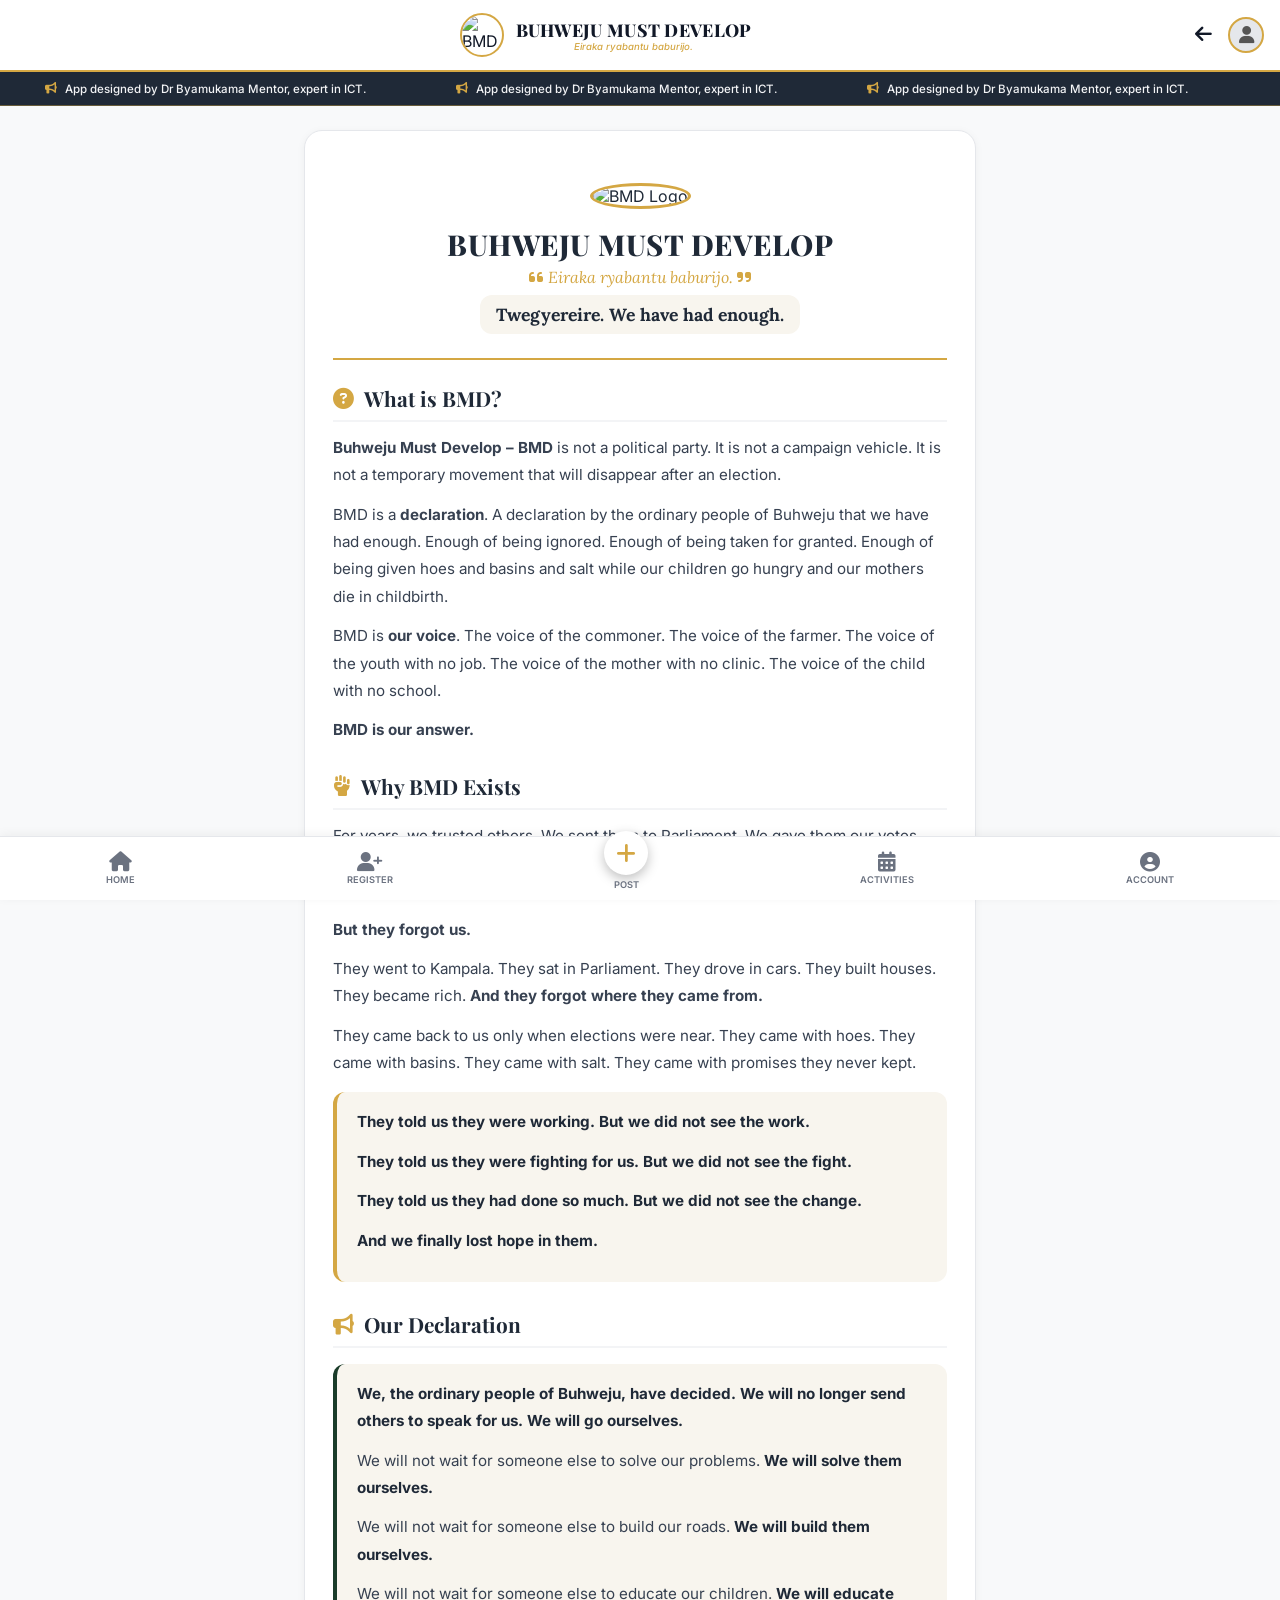
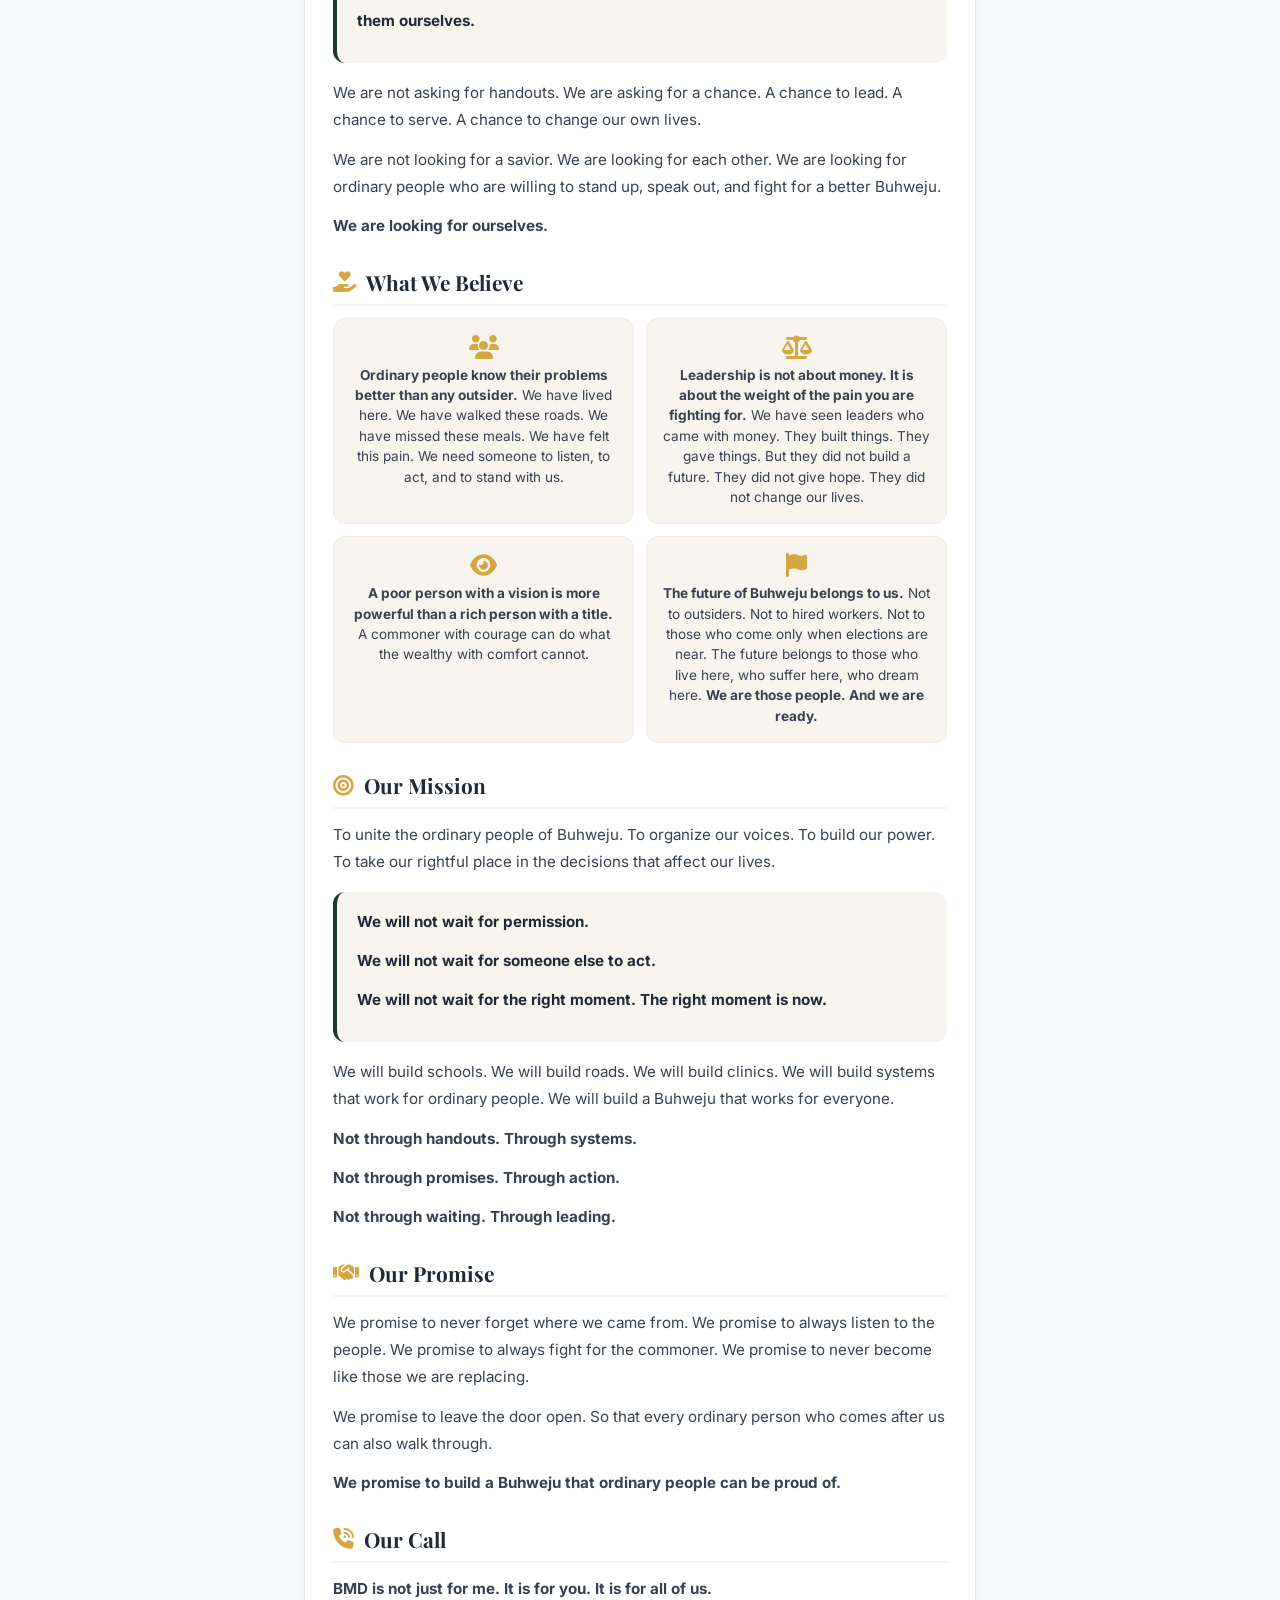
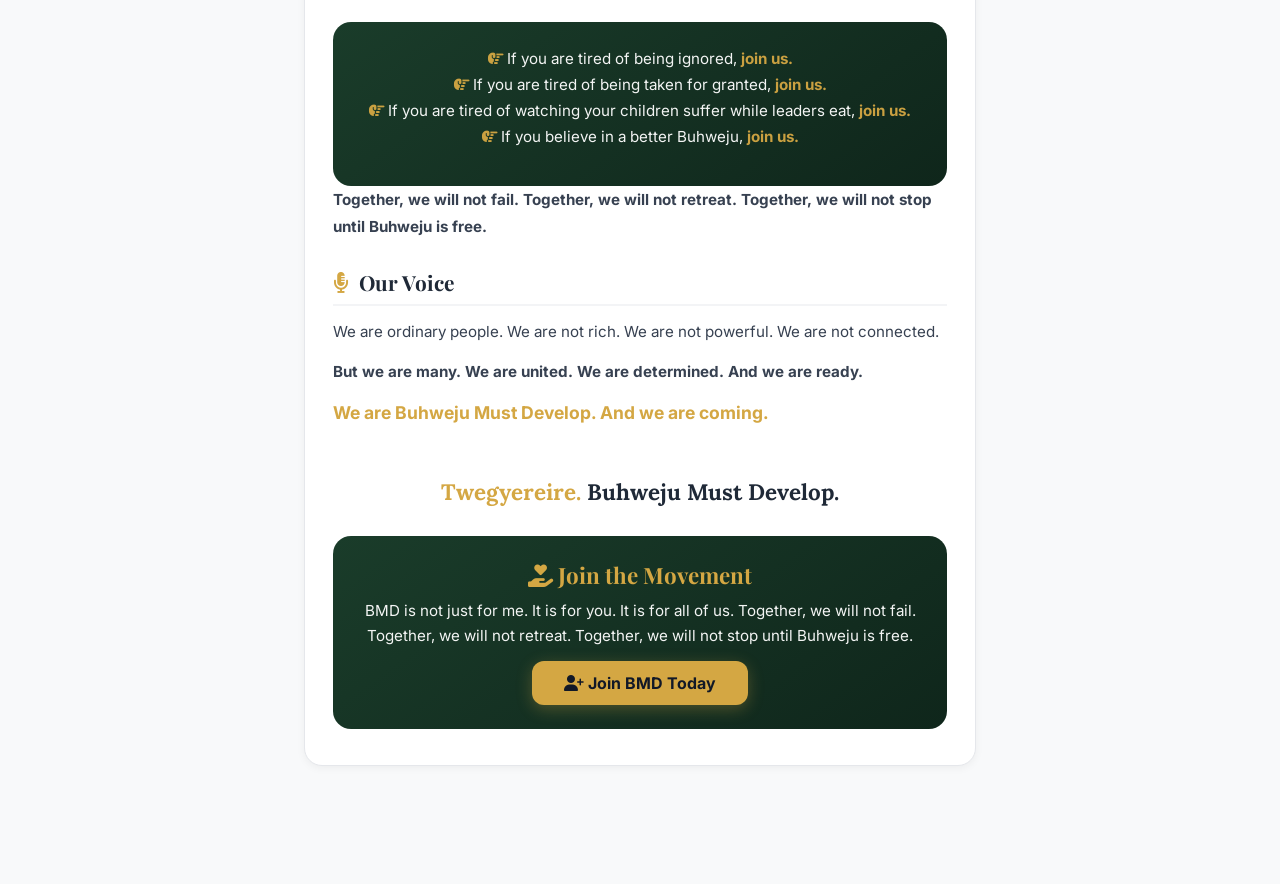
==== about-bmd.html @ 877e6aa1 "Create about-bmd.html" ====
<!DOCTYPE html>
<html lang="en">
<head>
    <meta charset="UTF-8" />
    <meta name="viewport" content="width=device-width, initial-scale=1.0, maximum-scale=1.0, user-scalable=no" />
    <title>About BMD – Buhweju Must Develop</title>

    <!-- ===== FIREBASE SDK ===== -->
    <script src="https://www.gstatic.com/firebasejs/10.7.1/firebase-app-compat.js">
    </script>
    <script src="https://www.gstatic.com/firebasejs/10.7.1/firebase-auth-compat.js">
    </script>

    <!-- ===== FONTS & ICONS ===== -->
    <link rel="stylesheet" href="https://cdnjs.cloudflare.com/ajax/libs/font-awesome/6.5.0/css/all.min.css" />
    <link href="https://fonts.googleapis.com/css2?family=Inter:ital,opsz,wght@0,14..32,100..900;1,14..32,100..900&family=Playfair+Display:ital,wght@0,400..900;1,400..900&family=Lora:ital,wght@0,400;0,500;0,600;0,700;1,400&display=swap" rel="stylesheet" />

    <!-- ===== EXTERNAL STYLES ===== -->
    <link rel="stylesheet" href="index-style.css" />

    <style>
        /* ===== ABOUT BMD SPECIFIC STYLES ===== */
        .about-container {
            max-width: 720px;
            margin: 0 auto;
            padding: 8px 16px 20px;
        }

        .about-card {
            background: #ffffff;
            border-radius: var(--radius-lg, 18px);
            box-shadow: var(--shadow-sm, 0 2px 8px rgba(0,0,0,0.05));
            border: 1px solid var(--border-color, #e5e7eb);
            padding: 24px 20px 28px;
            margin-top: 12px;
        }

        .about-hero {
            text-align: center;
            padding: 20px 0 24px;
            border-bottom: 2px solid var(--accent-gold, #d4a743);
            margin-bottom: 24px;
        }

        .about-hero .logo-large {
            width: 100px;
            height: 100px;
            border-radius: 50%;
            object-fit: cover;
            border: 3px solid var(--accent-gold, #d4a743);
            margin-bottom: 16px;
        }

        .about-hero h1 {
            font-family: 'Playfair Display', serif;
            font-size: 1.8rem;
            font-weight: 800;
            color: var(--text-primary, #1f2937);
            letter-spacing: 0.5px;
        }

        .about-hero .tagline {
            font-family: 'Lora', serif;
            font-size: 1rem;
            color: var(--accent-gold, #d4a743);
            font-style: italic;
            margin-top: 4px;
        }

        .about-hero .slogan {
            font-family: 'Lora', serif;
            font-size: 1.1rem;
            font-weight: 700;
            color: var(--text-primary, #1f2937);
            margin-top: 8px;
            padding: 8px 16px;
            background: #f8f5ee;
            border-radius: var(--radius-md, 12px);
            display: inline-block;
        }

        .about-section {
            margin-bottom: 28px;
        }

        .about-section .section-title {
            font-family: 'Playfair Display', serif;
            font-size: 1.3rem;
            font-weight: 700;
            color: var(--text-primary, #1f2937);
            display: flex;
            align-items: center;
            gap: 10px;
            margin-bottom: 12px;
            padding-bottom: 8px;
            border-bottom: 2px solid #f3f4f6;
        }

        .about-section .section-title i {
            color: var(--accent-gold, #d4a743);
        }

        .about-section .section-content {
            font-size: 0.95rem;
            line-height: 1.8;
            color: #374151;
        }

        .about-section .section-content p {
            margin-bottom: 12px;
        }

        .about-section .section-content .highlight {
            color: var(--accent-gold, #d4a743);
            font-weight: 600;
        }

        .about-section .section-content blockquote {
            border-left: 4px solid var(--accent-gold, #d4a743);
            padding-left: 16px;
            margin: 16px 0;
            font-style: italic;
            color: #555;
            font-size: 1rem;
        }

        .about-section .section-content .declaration-box {
            background: #f8f5ee;
            border-radius: var(--radius-md, 12px);
            padding: 16px 20px;
            margin: 16px 0;
            border-left: 4px solid var(--accent-gold, #d4a743);
        }

        .about-section .section-content .declaration-box strong {
            color: var(--text-primary, #1f2937);
        }

        .belief-grid {
            display: grid;
            grid-template-columns: 1fr 1fr;
            gap: 12px;
            margin: 12px 0;
        }

        .belief-item {
            background: #f8f5ee;
            border-radius: var(--radius-md, 12px);
            padding: 16px;
            text-align: center;
            border: 1px solid #f0ebe4;
        }

        .belief-item i {
            font-size: 1.5rem;
            color: var(--accent-gold, #d4a743);
            margin-bottom: 6px;
            display: block;
        }

        .belief-item .belief-text {
            font-size: 0.85rem;
            line-height: 1.5;
            color: #374151;
        }

        .call-box {
            background: linear-gradient(145deg, #1a3c2a, #0f261b);
            color: #fff;
            border-radius: var(--radius-lg, 18px);
            padding: 24px 20px;
            text-align: center;
            margin-top: 20px;
        }

        .call-box h3 {
            font-family: 'Playfair Display', serif;
            font-size: 1.4rem;
            font-weight: 700;
            margin-bottom: 8px;
            color: var(--accent-gold, #d4a743);
        }

        .call-box p {
            font-size: 0.95rem;
            line-height: 1.7;
            opacity: 0.95;
            margin-bottom: 12px;
        }

        .call-box .btn-join {
            display: inline-block;
            padding: 12px 32px;
            background: var(--accent-gold, #d4a743);
            color: #111827;
            border-radius: var(--radius-md, 12px);
            font-weight: 700;
            text-decoration: none;
            font-family: inherit;
            transition: all 0.25s;
            box-shadow: 0 4px 16px rgba(212, 167, 67, 0.3);
        }

        .call-box .btn-join:hover {
            background: var(--accent-gold-hover, #f0d080);
            transform: translateY(-2px);
            box-shadow: 0 6px 24px rgba(212, 167, 67, 0.4);
        }

        .slogan-large {
            text-align: center;
            padding: 20px 0 10px;
            font-family: 'Lora', serif;
            font-size: 1.4rem;
            font-weight: 700;
            color: var(--text-primary, #1f2937);
        }

        .slogan-large .gold {
            color: var(--accent-gold, #d4a743);
        }

        /* ===== RESPONSIVE ===== */
        @media (max-width: 480px) {
            .about-container {
                padding: 6px 10px 12px;
            }
            .about-card {
                padding: 16px 14px 20px;
            }
            .about-hero h1 {
                font-size: 1.4rem;
            }
            .about-hero .logo-large {
                width: 80px;
                height: 80px;
            }
            .about-section .section-title {
                font-size: 1.1rem;
            }
            .about-section .section-content {
                font-size: 0.88rem;
            }
            .belief-grid {
                grid-template-columns: 1fr;
            }
            .call-box h3 {
                font-size: 1.2rem;
            }
            .slogan-large {
                font-size: 1.1rem;
            }
            .about-hero .slogan {
                font-size: 0.95rem;
                padding: 6px 12px;
            }
        }

        @media (min-width: 768px) {
            .about-container {
                padding: 12px 24px 30px;
            }
            .about-card {
                padding: 32px 28px 36px;
            }
        }
    </style>
</head>
<body>

    <!-- ===== HEADER (white, centered - same as index) ===== -->
    <header class="app-header">
        <div class="header-center">
            <img src="https://res.cloudinary.com/dp81zzxlh/image/upload/v1784978097/vhaafrigchmqnqbhehft.jpg" alt="BMD Logo" class="header-logo" />
            <div class="brand-info">
                <h1>BUHWEJU MUST DEVELOP</h1>
                <span class="sub">Eiraka ryabantu baburijo.</span>
            </div>
        </div>
        <div class="header-right">
            <button class="header-action-btn" id="backBtn" aria-label="Go back">
                <i class="fas fa-arrow-left"></i>
            </button>
            <a href="account.html" id="userProfileLink">
                <div class="user-profile-avatar" id="headerAvatar">
                    <i class="fas fa-user"></i>
                </div>
            </a>
        </div>
    </header>

    <!-- ===== MOVING AD ===== -->
    <div class="marquee-ad">
        <div class="marquee-track">
            <span><i class="fas fa-bullhorn"></i> App designed by Dr Byamukama Mentor, expert in ICT.</span>
            <span><i class="fas fa-bullhorn"></i> App designed by Dr Byamukama Mentor, expert in ICT.</span>
            <span><i class="fas fa-bullhorn"></i> App designed by Dr Byamukama Mentor, expert in ICT.</span>
        </div>
    </div>

    <!-- ===== MAIN ===== -->
    <main class="about-container">
        <div class="about-card">

            <!-- ===== HERO ===== -->
            <div class="about-hero">
                <img src="https://res.cloudinary.com/dp81zzxlh/image/upload/v1784978097/vhaafrigchmqnqbhehft.jpg" alt="BMD Logo" class="logo-large" />
                <h1>BUHWEJU MUST DEVELOP</h1>
                <div class="tagline"><i class="fas fa-quote-left"></i> Eiraka ryabantu baburijo. <i class="fas fa-quote-right"></i></div>
                <div class="slogan">Twegyereire. We have had enough.</div>
            </div>

            <!-- ===== SECTION 1: WHAT IS BMD ===== -->
            <div class="about-section">
                <div class="section-title">
                    <i class="fas fa-question-circle"></i> What is BMD?
                </div>
                <div class="section-content">
                    <p><strong>Buhweju Must Develop – BMD</strong> is not a political party. It is not a campaign vehicle. It is not a temporary movement that will disappear after an election.</p>
                    <p>BMD is a <strong>declaration</strong>. A declaration by the ordinary people of Buhweju that we have had enough. Enough of being ignored. Enough of being taken for granted. Enough of being given hoes and basins and salt while our children go hungry and our mothers die in childbirth.</p>
                    <p>BMD is <strong>our voice</strong>. The voice of the commoner. The voice of the farmer. The voice of the youth with no job. The voice of the mother with no clinic. The voice of the child with no school.</p>
                    <p><strong>BMD is our answer.</strong></p>
                </div>
            </div>

            <!-- ===== SECTION 2: WHY BMD EXISTS ===== -->
            <div class="about-section">
                <div class="section-title">
                    <i class="fas fa-fist-raised"></i> Why BMD Exists
                </div>
                <div class="section-content">
                    <p>For years, we trusted others. We sent them to Parliament. We gave them our votes. We gave them our hope. We believed they would fight for us. We believed they would remember us. We believed they would bring development.</p>
                    <p><strong>But they forgot us.</strong></p>
                    <p>They went to Kampala. They sat in Parliament. They drove in cars. They built houses. They became rich. <strong>And they forgot where they came from.</strong></p>
                    <p>They came back to us only when elections were near. They came with hoes. They came with basins. They came with salt. They came with promises they never kept.</p>
                    <div class="declaration-box">
                        <p><strong>They told us they were working. But we did not see the work.</strong></p>
                        <p><strong>They told us they were fighting for us. But we did not see the fight.</strong></p>
                        <p><strong>They told us they had done so much. But we did not see the change.</strong></p>
                        <p><strong>And we finally lost hope in them.</strong></p>
                    </div>
                </div>
            </div>

            <!-- ===== SECTION 3: OUR DECLARATION ===== -->
            <div class="about-section">
                <div class="section-title">
                    <i class="fas fa-bullhorn"></i> Our Declaration
                </div>
                <div class="section-content">
                    <div class="declaration-box" style="border-left-color: #1a3c2a;">
                        <p><strong>We, the ordinary people of Buhweju, have decided. We will no longer send others to speak for us. We will go ourselves.</strong></p>
                        <p>We will not wait for someone else to solve our problems. <strong>We will solve them ourselves.</strong></p>
                        <p>We will not wait for someone else to build our roads. <strong>We will build them ourselves.</strong></p>
                        <p>We will not wait for someone else to educate our children. <strong>We will educate them ourselves.</strong></p>
                    </div>
                    <p>We are not asking for handouts. We are asking for a chance. A chance to lead. A chance to serve. A chance to change our own lives.</p>
                    <p>We are not looking for a savior. We are looking for each other. We are looking for ordinary people who are willing to stand up, speak out, and fight for a better Buhweju.</p>
                    <p><strong>We are looking for ourselves.</strong></p>
                </div>
            </div>

            <!-- ===== SECTION 4: WHAT WE BELIEVE ===== -->
            <div class="about-section">
                <div class="section-title">
                    <i class="fas fa-hand-holding-heart"></i> What We Believe
                </div>
                <div class="section-content">
                    <div class="belief-grid">
                        <div class="belief-item">
                            <i class="fas fa-users"></i>
                            <div class="belief-text"><strong>Ordinary people know their problems better than any outsider.</strong> We have lived here. We have walked these roads. We have missed these meals. We have felt this pain. We need someone to listen, to act, and to stand with us.</div>
                        </div>
                        <div class="belief-item">
                            <i class="fas fa-scale-balanced"></i>
                            <div class="belief-text"><strong>Leadership is not about money. It is about the weight of the pain you are fighting for.</strong> We have seen leaders who came with money. They built things. They gave things. But they did not build a future. They did not give hope. They did not change our lives.</div>
                        </div>
                        <div class="belief-item">
                            <i class="fas fa-eye"></i>
                            <div class="belief-text"><strong>A poor person with a vision is more powerful than a rich person with a title.</strong> A commoner with courage can do what the wealthy with comfort cannot.</div>
                        </div>
                        <div class="belief-item">
                            <i class="fas fa-flag"></i>
                            <div class="belief-text"><strong>The future of Buhweju belongs to us.</strong> Not to outsiders. Not to hired workers. Not to those who come only when elections are near. The future belongs to those who live here, who suffer here, who dream here. <strong>We are those people. And we are ready.</strong></div>
                        </div>
                    </div>
                </div>
            </div>

            <!-- ===== SECTION 5: OUR MISSION ===== -->
            <div class="about-section">
                <div class="section-title">
                    <i class="fas fa-bullseye"></i> Our Mission
                </div>
                <div class="section-content">
                    <p>To unite the ordinary people of Buhweju. To organize our voices. To build our power. To take our rightful place in the decisions that affect our lives.</p>
                    <div class="declaration-box" style="border-left-color: #1a3c2a;">
                        <p><strong>We will not wait for permission.</strong></p>
                        <p><strong>We will not wait for someone else to act.</strong></p>
                        <p><strong>We will not wait for the right moment. The right moment is now.</strong></p>
                    </div>
                    <p>We will build schools. We will build roads. We will build clinics. We will build systems that work for ordinary people. We will build a Buhweju that works for everyone.</p>
                    <p><strong>Not through handouts. Through systems.</strong></p>
                    <p><strong>Not through promises. Through action.</strong></p>
                    <p><strong>Not through waiting. Through leading.</strong></p>
                </div>
            </div>

            <!-- ===== SECTION 6: OUR PROMISE ===== -->
            <div class="about-section">
                <div class="section-title">
                    <i class="fas fa-handshake"></i> Our Promise
                </div>
                <div class="section-content">
                    <p>We promise to never forget where we came from. We promise to always listen to the people. We promise to always fight for the commoner. We promise to never become like those we are replacing.</p>
                    <p>We promise to leave the door open. So that every ordinary person who comes after us can also walk through.</p>
                    <p><strong>We promise to build a Buhweju that ordinary people can be proud of.</strong></p>
                </div>
            </div>

            <!-- ===== SECTION 7: OUR CALL ===== -->
            <div class="about-section">
                <div class="section-title">
                    <i class="fas fa-phone-volume"></i> Our Call
                </div>
                <div class="section-content">
                    <p><strong>BMD is not just for me. It is for you. It is for all of us.</strong></p>
                    <div class="call-box" style="background: linear-gradient(145deg, #1a3c2a, #0f261b);">
                        <p style="color:#fff;">
                            <i class="fas fa-hand-point-right" style="color:var(--accent-gold);"></i> If you are tired of being ignored, <strong style="color:var(--accent-gold);">join us.</strong><br />
                            <i class="fas fa-hand-point-right" style="color:var(--accent-gold);"></i> If you are tired of being taken for granted, <strong style="color:var(--accent-gold);">join us.</strong><br />
                            <i class="fas fa-hand-point-right" style="color:var(--accent-gold);"></i> If you are tired of watching your children suffer while leaders eat, <strong style="color:var(--accent-gold);">join us.</strong><br />
                            <i class="fas fa-hand-point-right" style="color:var(--accent-gold);"></i> If you believe in a better Buhweju, <strong style="color:var(--accent-gold);">join us.</strong>
                        </p>
                    </div>
                    <p><strong>Together, we will not fail. Together, we will not retreat. Together, we will not stop until Buhweju is free.</strong></p>
                </div>
            </div>

            <!-- ===== SECTION 8: OUR VOICE ===== -->
            <div class="about-section">
                <div class="section-title">
                    <i class="fas fa-microphone-alt"></i> Our Voice
                </div>
                <div class="section-content">
                    <p>We are ordinary people. We are not rich. We are not powerful. We are not connected.</p>
                    <p><strong>But we are many. We are united. We are determined. And we are ready.</strong></p>
                    <p><strong style="font-size:1.1rem; color:var(--accent-gold);">We are Buhweju Must Develop. And we are coming.</strong></p>
                </div>
            </div>

            <!-- ===== SLOGAN ===== -->
            <div class="slogan-large">
                <span class="gold">Twegyereire.</span> Buhweju Must Develop.
            </div>

            <!-- ===== CALL TO ACTION ===== -->
            <div class="call-box">
                <h3><i class="fas fa-hand-holding-heart"></i> Join the Movement</h3>
                <p>BMD is not just for me. It is for you. It is for all of us. Together, we will not fail. Together, we will not retreat. Together, we will not stop until Buhweju is free.</p>
                <a href="register.html" class="btn-join">
                    <i class="fas fa-user-plus"></i> Join BMD Today
                </a>
            </div>

        </div>
    </main>

    <!-- ===== BOTTOM NAV (same as index) ===== -->
    <nav class="bottom-nav">
        <button class="nav-item" data-tab="home" id="navHome">
            <i class="fas fa-home"></i>
            <span>Home</span>
        </button>
        <button class="nav-item" data-tab="register" id="navRegister">
            <i class="fas fa-user-plus"></i>
            <span>Register</span>
        </button>
        <button class="nav-item post-btn" data-tab="post" id="navPost">
            <i class="fas fa-plus"></i>
            <span style="margin-top:2px;">Post</span>
        </button>
        <button class="nav-item" data-tab="activities" id="navActivities">
            <i class="fas fa-calendar-alt"></i>
            <span>Activities</span>
        </button>
        <button class="nav-item" data-tab="account" id="navAccount">
            <i class="fas fa-user-circle"></i>
            <span>Account</span>
        </button>
    </nav>

    <!-- ===== TOAST ===== -->
    <div class="toast" id="toast"></div>

    <!-- ============================================================ -->
    <!-- ===== FIREBASE + APP LOGIC ===== -->
    <!-- ============================================================ -->
    <script>
        // ================================================================
        //  FIREBASE CONFIG
        // ================================================================
        const firebaseConfig = {
            apiKey: "AIzaSyC-PINF2AJcETYIMINiCfT0gSxLxw70vSE",
            authDomain: "bmd-app-1aec8.firebaseapp.com",
            projectId: "bmd-app-1aec8",
            storageBucket: "bmd-app-1aec8.firebasestorage.app",
            messagingSenderId: "722780031230",
            appId: "1:722780031230:web:cd19a98e24e4d9d80dfdaf",
            measurementId: "G-WPEG8SQSW7"
        };

        if (!firebase.apps.length) {
            firebase.initializeApp(firebaseConfig);
        }
        const auth = firebase.auth();

        // ================================================================
        //  DOM REFS
        // ================================================================
        const headerAvatar = document.getElementById('headerAvatar');
        const toast = document.getElementById('toast');

        // ================================================================
        //  TOAST
        // ================================================================
        let toastTimer = null;

        function showToast(msg, duration = 2800) {
            toast.textContent = msg;
            toast.classList.add('show');
            clearTimeout(toastTimer);
            toastTimer = setTimeout(() => toast.classList.remove('show'), duration);
        }

        // ================================================================
        //  AUTH STATE LISTENER
        // ================================================================
        auth.onAuthStateChanged(async (user) => {
            if (user) {
                try {
                    const db = firebase.firestore();
                    const userDoc = await db.collection('users').doc(user.uid).get();
                    if (userDoc.exists && userDoc.data().photoURL) {
                        headerAvatar.innerHTML = `<img src="${userDoc.data().photoURL}" style="width:100%;height:100%;object-fit:cover;" />`;
                    } else if (user.photoURL) {
                        headerAvatar.innerHTML = `<img src="${user.photoURL}" style="width:100%;height:100%;object-fit:cover;" />`;
                    }
                } catch (e) {
                    console.error("Error fetching user profile:", e);
                }
            }
        });

        // ================================================================
        //  NAVIGATION
        // ================================================================
        document.querySelectorAll('.bottom-nav .nav-item').forEach(item => {
            item.addEventListener('click', () => {
                const tab = item.dataset.tab;
                document.querySelectorAll('.bottom-nav .nav-item').forEach(n => n.classList.remove('active'));
                item.classList.add('active');

                switch (tab) {
                    case 'home':
                        window.location.href = 'index.html';
                        break;
                    case 'register':
                        window.location.href = 'register.html';
                        break;
                    case 'activities':
                        showToast('📅 Activities page coming soon!');
                        break;
                    case 'post':
                        window.location.href = 'post.html';
                        break;
                    case 'account':
                        window.location.href = 'account.html';
                        break;
                    default:
                        break;
                }
            });
        });

        // ================================================================
        //  BACK BUTTON
        // ================================================================
        document.getElementById('backBtn').addEventListener('click', () => {
            window.location.href = 'account.html';
        });

        // Header avatar click -> account
        headerAvatar.addEventListener('click', () => {
            window.location.href = 'account.html';
        });

        // ================================================================
        //  INIT
        // ================================================================
        console.log('📖 BMD About page loaded.');
    </script>

</body>
</html>
---- index-style.css ----
/* ================================================================
   INDEX-STYLE.CSS - BMD APP
   Complete Styles for Buhweju Must Develop
   ================================================================ */

/* ===== RESET & ROOT VARS ===== */
* {
    margin: 0;
    padding: 0;
    box-sizing: border-box;
}

:root {
    --header-bg: #ffffff;
    --header-text: #111827;
    --accent-gold: #d4a743;
    --accent-gold-hover: #f0d080;
    --accent-gold-dark: #b8922e;
    --page-bg: #f8f9fa;
    --card-bg: #ffffff;
    --text-primary: #1f2937;
    --text-secondary: #4b5563;
    --text-muted: #6b7280;
    --border-color: #e5e7eb;
    --shadow-sm: 0 2px 8px rgba(0,0,0,0.05);
    --shadow-md: 0 6px 20px rgba(0,0,0,0.08);
    --radius-md: 12px;
    --radius-lg: 18px;
    --header-height: 72px;
    --ad-height: 34px;
    --nav-height: 64px;
}

body {
    font-family: 'Inter', -apple-system, BlinkMacSystemFont, sans-serif;
    background: var(--page-bg);
    color: var(--text-primary);
    padding-top: calc(var(--header-height) + var(--ad-height));
    padding-bottom: calc(var(--nav-height) + 24px);
    min-height: 100vh;
    -webkit-tap-highlight-color: transparent;
}

a { text-decoration: none; color: inherit; }

/* ================================================================
   NOTIFICATION BANNER
   ================================================================ */
.notification-banner {
    position: fixed;
    bottom: 80px;
    left: 50%;
    transform: translateX(-50%);
    background: #1a3c2a;
    color: #fff;
    padding: 14px 24px;
    border-radius: 16px;
    box-shadow: 0 8px 32px rgba(0,0,0,0.3);
    z-index: 4000;
    display: none;
    max-width: 90%;
    width: 440px;
    animation: slideUp 0.4s ease;
    border: 1px solid var(--accent-gold);
}
.notification-banner.show { display: block; }
.notification-banner .banner-title {
    font-weight: 700;
    font-size: 0.95rem;
    margin-bottom: 4px;
    display: flex;
    align-items: center;
    gap: 10px;
}
.notification-banner .banner-title i { color: var(--accent-gold); font-size: 1.2rem; }
.notification-banner .banner-text {
    font-size: 0.8rem;
    opacity: 0.9;
    margin-bottom: 12px;
}
.notification-banner .banner-actions {
    display: flex;
    gap: 10px;
}
.notification-banner .banner-actions button {
    padding: 8px 20px;
    border: none;
    border-radius: 30px;
    font-weight: 600;
    font-size: 0.8rem;
    cursor: pointer;
    transition: transform 0.15s;
    font-family: inherit;
}
.notification-banner .banner-actions button:active { transform: scale(0.95); }
.notification-banner .btn-allow {
    background: var(--accent-gold);
    color: #111;
}
.notification-banner .btn-dismiss {
    background: rgba(255,255,255,0.15);
    color: #fff;
}

@keyframes slideUp {
    from { opacity:0; transform: translateX(-50%) translateY(30px); }
    to { opacity:1; transform: translateX(-50%) translateY(0); }
}

/* ================================================================
   PRELOADER
   ================================================================ */
#pagePreloader {
    position: fixed;
    inset: 0;
    background: #ffffff;
    z-index: 9999;
    display: flex;
    flex-direction: column;
    align-items: center;
    justify-content: center;
    transition: opacity 0.4s ease, visibility 0.4s ease;
}
#pagePreloader.hidden {
    opacity: 0;
    visibility: hidden;
    pointer-events: none;
}
.preloader-logo {
    width: 150px;
    height: 150px;
    border-radius: 50%;
    object-fit: cover;
    box-shadow: 0 6px 30px rgba(0,0,0,0.15);
    margin-bottom: 20px;
    animation: pulseLogo 1.8s infinite ease-in-out;
}
.preloader-text {
    font-family: 'Inter', sans-serif;
    font-weight: 600;
    font-size: 1.1rem;
    color: var(--text-primary);
    letter-spacing: 0.2px;
}
.preloader-subtext {
    font-size: 0.8rem;
    color: var(--text-muted);
    margin-top: 4px;
}
@keyframes pulseLogo {
    0%, 100% { transform: scale(1); }
    50% { transform: scale(1.06); }
}

/* ================================================================
   HEADER (white, centered)
   ================================================================ */
.app-header {
    position: fixed;
    top: 0; left: 0; right: 0;
    z-index: 1000;
    height: var(--header-height);
    background: var(--header-bg);
    color: var(--header-text);
    display: flex;
    align-items: center;
    justify-content: space-between;
    padding: 0 16px;
    border-bottom: 2px solid var(--accent-gold);
    box-shadow: 0 2px 8px rgba(0,0,0,0.06);
}

.header-center {
    display: flex;
    align-items: center;
    gap: 12px;
    flex: 1;
    justify-content: center;
}

.header-logo {
    width: 44px;
    height: 44px;
    border-radius: 50%;
    object-fit: cover;
    border: 2px solid var(--accent-gold);
    flex-shrink: 0;
    background: #fff;
}

.brand-info {
    display: flex;
    flex-direction: column;
    align-items: center;
}

.brand-info h1 {
    font-family: 'Playfair Display', serif;
    font-size: 1.1rem;
    font-weight: 800;
    color: var(--header-text);
    white-space: nowrap;
    letter-spacing: 0.3px;
}

.brand-info .sub {
    font-size: 0.6rem;
    color: var(--accent-gold);
    font-style: italic;
    font-weight: 500;
}

.header-right {
    display: flex;
    align-items: center;
    gap: 16px;
    flex-shrink: 0;
    margin-left: auto;
}

.header-action-btn {
    background: none;
    border: none;
    color: var(--header-text);
    font-size: 1.2rem;
    cursor: pointer;
    transition: color 0.2s, transform 0.15s;
    display: flex;
    align-items: center;
    justify-content: center;
}

.header-action-btn:hover { color: var(--accent-gold); }
.header-action-btn:active { transform: scale(0.9); }

.user-profile-avatar {
    width: 36px;
    height: 36px;
    border-radius: 50%;
    object-fit: cover;
    border: 2px solid var(--accent-gold);
    cursor: pointer;
    background: #e5e7eb;
    display: flex;
    align-items: center;
    justify-content: center;
    color: #555;
    font-size: 1.1rem;
    overflow: hidden;
}

/* ================================================================
   MOVING AD (MARQUEE)
   ================================================================ */
.marquee-ad {
    position: fixed;
    top: var(--header-height);
    left: 0; right: 0;
    z-index: 999;
    height: var(--ad-height);
    background: #1f2937;
    color: #f3f4f6;
    font-size: 0.72rem;
    font-weight: 500;
    display: flex;
    align-items: center;
    overflow: hidden;
    border-bottom: 1px solid rgba(212, 167, 67, 0.4);
}

.marquee-track {
    display: flex;
    white-space: nowrap;
    animation: marqueeScroll 22s linear infinite;
}

.marquee-track span {
    padding: 0 45px;
    display: flex;
    align-items: center;
    gap: 8px;
}

.marquee-track i { color: var(--accent-gold); }

@keyframes marqueeScroll {
    0% { transform: translateX(0%); }
    100% { transform: translateX(-50%); }
}

/* ================================================================
   FEED
   ================================================================ */
.feed {
    max-width: 620px;
    margin: 0 auto;
    padding: 12px 12px 24px;
}

/* ================================================================
   POST CARD
   ================================================================ */
.post-card {
    background: var(--card-bg);
    border-radius: var(--radius-lg);
    margin-bottom: 20px;
    box-shadow: var(--shadow-sm);
    border: 1px solid var(--border-color);
    overflow: hidden;
    transition: box-shadow 0.2s ease, transform 0.15s ease;
}

.post-card:hover {
    box-shadow: var(--shadow-md);
}

.card-header-author {
    padding: 14px 16px 4px;
    display: flex;
    align-items: center;
    gap: 10px;
}

.author-avatar {
    width: 32px;
    height: 32px;
    border-radius: 50%;
    object-fit: cover;
    background: #e5e7eb;
    flex-shrink: 0;
}

.author-meta {
    display: flex;
    flex-direction: column;
    min-width: 0;
}

.author-name {
    font-size: 0.8rem;
    font-weight: 600;
    color: var(--text-secondary);
}

.post-date {
    font-size: 0.65rem;
    color: var(--text-muted);
}

.card-post-title {
    padding: 4px 16px 10px;
    font-family: 'Lora', serif;
    font-size: 1.18rem;
    font-weight: 700;
    line-height: 1.35;
    color: var(--text-primary);
}

.card-media-wrap {
    width: 100%;
    background: #000;
    position: relative;
    overflow: hidden;
}

.card-media-wrap img {
    width: 100%;
    max-height: 380px;
    object-fit: cover;
    display: block;
}

.card-media-wrap video {
    width: 100%;
    max-height: 380px;
    display: block;
    background: #000;
}

.card-media-wrap audio {
    width: 100%;
    padding: 8px 12px;
    background: #111827;
    display: block;
}

.card-preview-text {
    padding: 10px 16px 12px;
    font-size: 0.88rem;
    line-height: 1.55;
    color: #374151;
    display: -webkit-box;
    -webkit-line-clamp: 3;
    -webkit-box-orient: vertical;
    overflow: hidden;
}

/* ================================================================
   POST ACTIONS (FIXED - Read More button visible)
   ================================================================ */
.post-actions {
    display: flex;
    align-items: center;
    justify-content: space-between;
    padding: 12px 16px;
    border-top: 1px solid #f3f4f6;
    background: #fafafa;
    flex-wrap: wrap;
    gap: 8px;
}

.actions-left {
    display: flex;
    align-items: center;
    gap: 16px;
}

.btn-action {
    background: transparent;
    border: none;
    display: flex;
    align-items: center;
    gap: 6px;
    font-size: 0.82rem;
    font-weight: 600;
    color: var(--text-secondary);
    cursor: pointer;
    padding: 6px 8px;
    border-radius: 20px;
    transition: background 0.15s, color 0.15s;
}

.btn-action:hover { background: #f3f4f6; }
.btn-action i { font-size: 1.05rem; }

.btn-action.like-btn.liked { color: #e11d48; }
.btn-action.like-btn.liked i { font-weight: 900; }

.btn-action.share-btn { color: #16a34a; }

/* READ MORE BUTTON - VISIBLE AND STYLISH */
.btn-read-more {
    background: var(--accent-gold);
    color: #111827;
    border: none;
    padding: 8px 18px;
    border-radius: 20px;
    font-size: 0.78rem;
    font-weight: 700;
    cursor: pointer;
    transition: all 0.25s ease;
    font-family: inherit;
    box-shadow: 0 2px 10px rgba(212, 167, 67, 0.25);
    display: inline-flex;
    align-items: center;
    gap: 4px;
    letter-spacing: 0.2px;
}

.btn-read-more:hover {
    background: var(--accent-gold-dark);
    transform: translateY(-2px);
    box-shadow: 0 4px 16px rgba(212, 167, 67, 0.35);
}

.btn-read-more:active {
    transform: scale(0.95);
}

/* ================================================================
   SHARE MODAL
   ================================================================ */
.share-modal-overlay {
    position: fixed;
    inset: 0;
    z-index: 3000;
    background: rgba(0,0,0,0.6);
    backdrop-filter: blur(4px);
    display: none;
    align-items: flex-end;
    justify-content: center;
}

.share-modal-overlay.active { display: flex; }

.share-card {
    background: #fff;
    width: 100%;
    max-width: 500px;
    border-radius: 20px 20px 0 0;
    padding: 20px;
    animation: slideUp 0.25s ease-out;
}

.share-header {
    display: flex;
    align-items: center;
    justify-content: space-between;
    margin-bottom: 16px;
    padding-bottom: 10px;
    border-bottom: 1px solid var(--border-color);
}

.share-header h3 {
    font-size: 1rem;
    font-weight: 700;
}

.share-grid {
    display: grid;
    grid-template-columns: repeat(4, 1fr);
    gap: 16px;
    padding: 10px 0;
}

.share-item {
    display: flex;
    flex-direction: column;
    align-items: center;
    gap: 6px;
    background: none;
    border: none;
    cursor: pointer;
    font-size: 0.7rem;
    font-weight: 500;
    color: var(--text-primary);
}

.share-icon-wrap {
    width: 48px;
    height: 48px;
    border-radius: 50%;
    display: flex;
    align-items: center;
    justify-content: center;
    font-size: 1.4rem;
    color: #fff;
}

.bg-wa { background: #25D366; }
.bg-wb { background: #128C7E; }
.bg-msg { background: #0084FF; }
.bg-x { background: #000000; }
.bg-tt { background: #000000; }
.bg-copy { background: #6B7280; }

/* ================================================================
   FULL POST MODAL
   ================================================================ */
.full-post-overlay {
    position: fixed;
    inset: 0;
    z-index: 2500;
    background: rgba(0,0,0,0.7);
    backdrop-filter: blur(5px);
    display: none;
    align-items: center;
    justify-content: center;
    padding: 16px;
}

.full-post-overlay.active { display: flex; }

.full-post-modal {
    background: #ffffff;
    width: 100%;
    max-width: 640px;
    max-height: 90vh;
    border-radius: var(--radius-lg);
    overflow-y: auto;
    position: relative;
    padding: 24px;
    box-shadow: 0 20px 50px rgba(0,0,0,0.3);
    animation: slideUp 0.25s ease-out;
}

.close-modal-btn {
    position: sticky;
    top: 0;
    float: right;
    background: #f3f4f6;
    border: none;
    width: 32px;
    height: 32px;
    border-radius: 50%;
    font-size: 1.1rem;
    cursor: pointer;
    display: flex;
    align-items: center;
    justify-content: center;
    z-index: 10;
}

.full-post-author {
    font-size: 0.82rem;
    font-weight: 600;
    color: var(--accent-gold);
    margin-bottom: 4px;
    display: flex;
    align-items: center;
    gap: 6px;
}

.full-post-title {
    font-family: 'Lora', serif;
    font-size: 1.5rem;
    font-weight: 700;
    margin-bottom: 8px;
    line-height: 1.3;
    color: var(--text-primary);
}

.full-post-date {
    font-size: 0.72rem;
    color: var(--text-muted);
    margin-bottom: 16px;
}

.full-post-body {
    font-size: 0.96rem;
    line-height: 1.75;
    color: #2d3748;
    margin-top: 14px;
}

.full-post-body p {
    margin-bottom: 14px;
}

/* ================================================================
   SEARCH OVERLAY
   ================================================================ */
.search-overlay {
    position: fixed;
    inset: 0;
    z-index: 2000;
    background: rgba(0,0,0,0.7);
    backdrop-filter: blur(4px);
    display: none;
    padding: 80px 16px 20px;
    justify-content: center;
}

.search-overlay.active { display: flex; }

.search-box {
    width: 100%;
    max-width: 500px;
    background: #fff;
    border-radius: var(--radius-lg);
    padding: 16px;
    height: fit-content;
}

.search-box input {
    width: 100%;
    padding: 12px 14px;
    font-size: 0.95rem;
    border: 1.5px solid var(--border-color);
    border-radius: var(--radius-md);
    outline: none;
}

.search-box input:focus {
    border-color: var(--accent-gold);
    box-shadow: 0 0 0 3px rgba(212, 167, 67, 0.15);
}

.search-results {
    margin-top: 12px;
    max-height: 50vh;
    overflow-y: auto;
}

.search-item {
    padding: 10px;
    border-bottom: 1px solid #f3f4f6;
    cursor: pointer;
}

.search-item:hover {
    background: #f8f5ee;
}

/* ================================================================
   BOTTOM NAV
   ================================================================ */
.bottom-nav {
    position: fixed;
    bottom: 0; left: 0; right: 0;
    z-index: 1000;
    height: var(--nav-height);
    background: #ffffff;
    border-top: 1px solid var(--border-color);
    display: flex;
    align-items: center;
    justify-content: space-around;
    box-shadow: 0 -2px 10px rgba(0,0,0,0.05);
}

.nav-item {
    display: flex;
    flex-direction: column;
    align-items: center;
    gap: 2px;
    font-size: 0.58rem;
    font-weight: 600;
    color: #6b7280;
    text-transform: uppercase;
    cursor: pointer;
    background: none;
    border: none;
    font-family: inherit;
    transition: color 0.2s;
}

.nav-item i { font-size: 1.25rem; }
.nav-item.active { color: var(--header-bg); }
.nav-item.active i { color: var(--accent-gold); }

.nav-item.post-btn i {
    width: 44px; height: 44px;
    background: var(--header-bg);
    color: var(--accent-gold);
    border-radius: 50%;
    display: flex;
    align-items: center;
    justify-content: center;
    font-size: 1.4rem;
    margin-top: -16px;
    box-shadow: 0 4px 12px rgba(0,0,0,0.25);
}

/* ================================================================
   TOAST
   ================================================================ */
.toast {
    position: fixed;
    bottom: 80px;
    left: 50%;
    transform: translateX(-50%) translateY(20px);
    background: #111827;
    color: #fff;
    padding: 8px 20px;
    border-radius: 20px;
    font-size: 0.8rem;
    opacity: 0;
    transition: all 0.3s;
    z-index: 5000;
    pointer-events: none;
}
.toast.show {
    opacity: 1;
    transform: translateX(-50%) translateY(0);
}

/* ================================================================
   SKELETON LOADING
   ================================================================ */
.skeleton {
    background: #e8e0d4;
    border-radius: var(--radius-lg);
    padding: 16px;
    margin-bottom: 20px;
    animation: pulse 1.5s ease-in-out infinite;
}
.skeleton .s-image {
    height: 180px;
    background: #d5cdc0;
    border-radius: var(--radius-sm);
    margin-bottom: 12px;
}
.skeleton .s-line {
    height: 14px;
    background: #d5cdc0;
    border-radius: 8px;
    margin-bottom: 8px;
}
.skeleton .s-line.short { width: 60%; }
.skeleton .s-line.med { width: 80%; }
@keyframes pulse {
    0%,100% { opacity: 0.6; }
    50% { opacity: 1; }
}

/* ================================================================
   EMPTY STATE
   ================================================================ */
.empty-state {
    text-align: center;
    padding: 60px 20px;
    color: #888;
}
.empty-state i {
    font-size: 3rem;
    color: #ccc;
    margin-bottom: 12px;
}
.empty-state h3 {
    font-size: 1.1rem;
    color: #555;
}
.empty-state p {
    font-size: 0.85rem;
    color: #999;
}

/* ================================================================
   RESPONSIVE
   ================================================================ */
@media (max-width: 480px) {
    .app-header .brand-text .main { font-size: 0.85rem; }
    .header-logo { width: 36px; height: 36px; }
    .brand-info .sub { font-size: 0.5rem; }
    .app-header .profile-pic { width: 30px; height: 30px; }
    .post-card .post-title { font-size: 1.1rem; }
    .post-card .card-media img { max-height: 220px; }
    .full-post-overlay .full-post-content .full-title { font-size: 1.3rem; }
    .bottom-nav .nav-item i { font-size: 1.1rem; }
    .bottom-nav .nav-item.post-btn i { width: 40px; height: 40px; font-size: 1.6rem; margin-top: -12px; }
    .notification-banner {
        bottom: 70px;
        padding: 12px 16px;
        width: 95%;
    }
    .preloader-logo { width: 100px; height: 100px; }
    .btn-read-more {
        padding: 6px 14px;
        font-size: 0.7rem;
    }
    .post-actions {
        padding: 10px 12px;
    }
}

@media (min-width: 768px) {
    .feed { padding: 10px 24px 30px; }
    .post-card .card-media img { max-height: 400px; }
}

/* ================================================================
   SCROLLBAR
   ================================================================ */
::-webkit-scrollbar { width: 4px; }
::-webkit-scrollbar-track { background: #f0ebe4; }
::-webkit-scrollbar-thumb { background: #888; border-radius: 10px; }
::-webkit-scrollbar-thumb:hover { background: #666; }
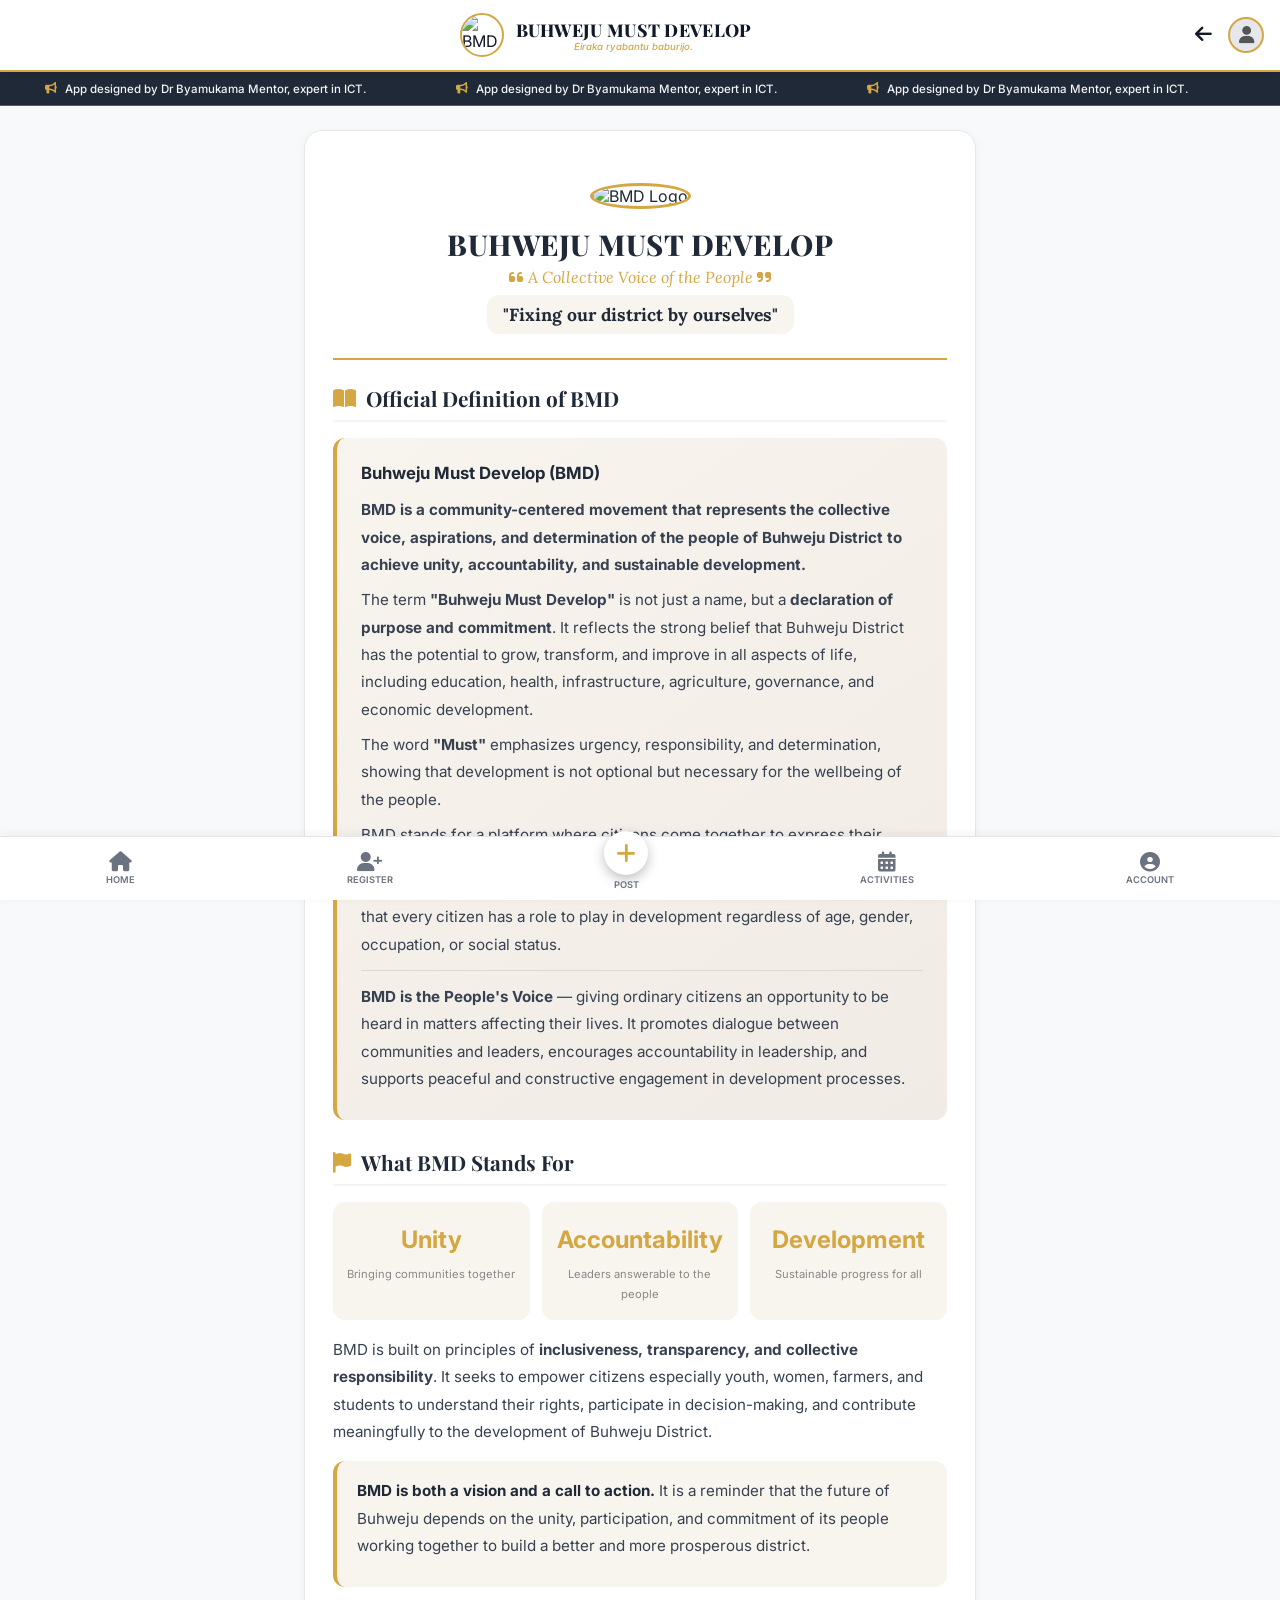
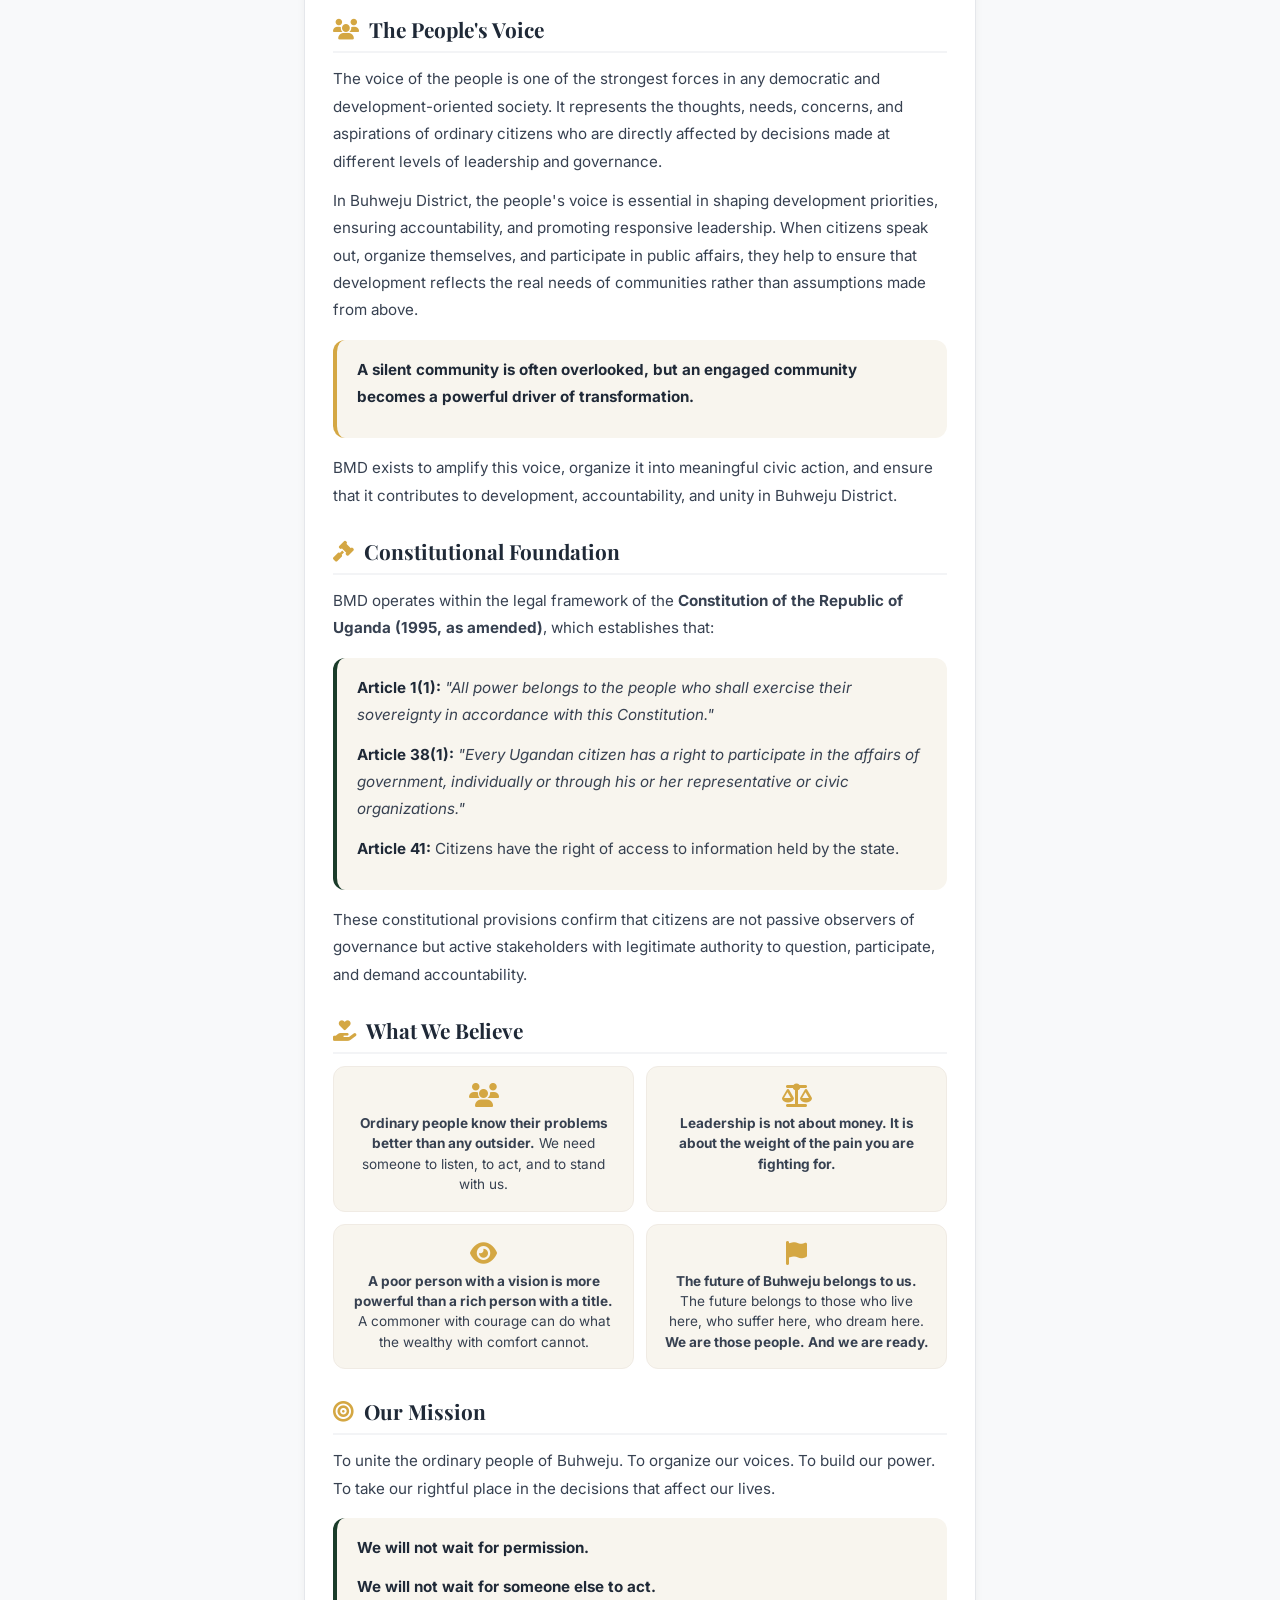
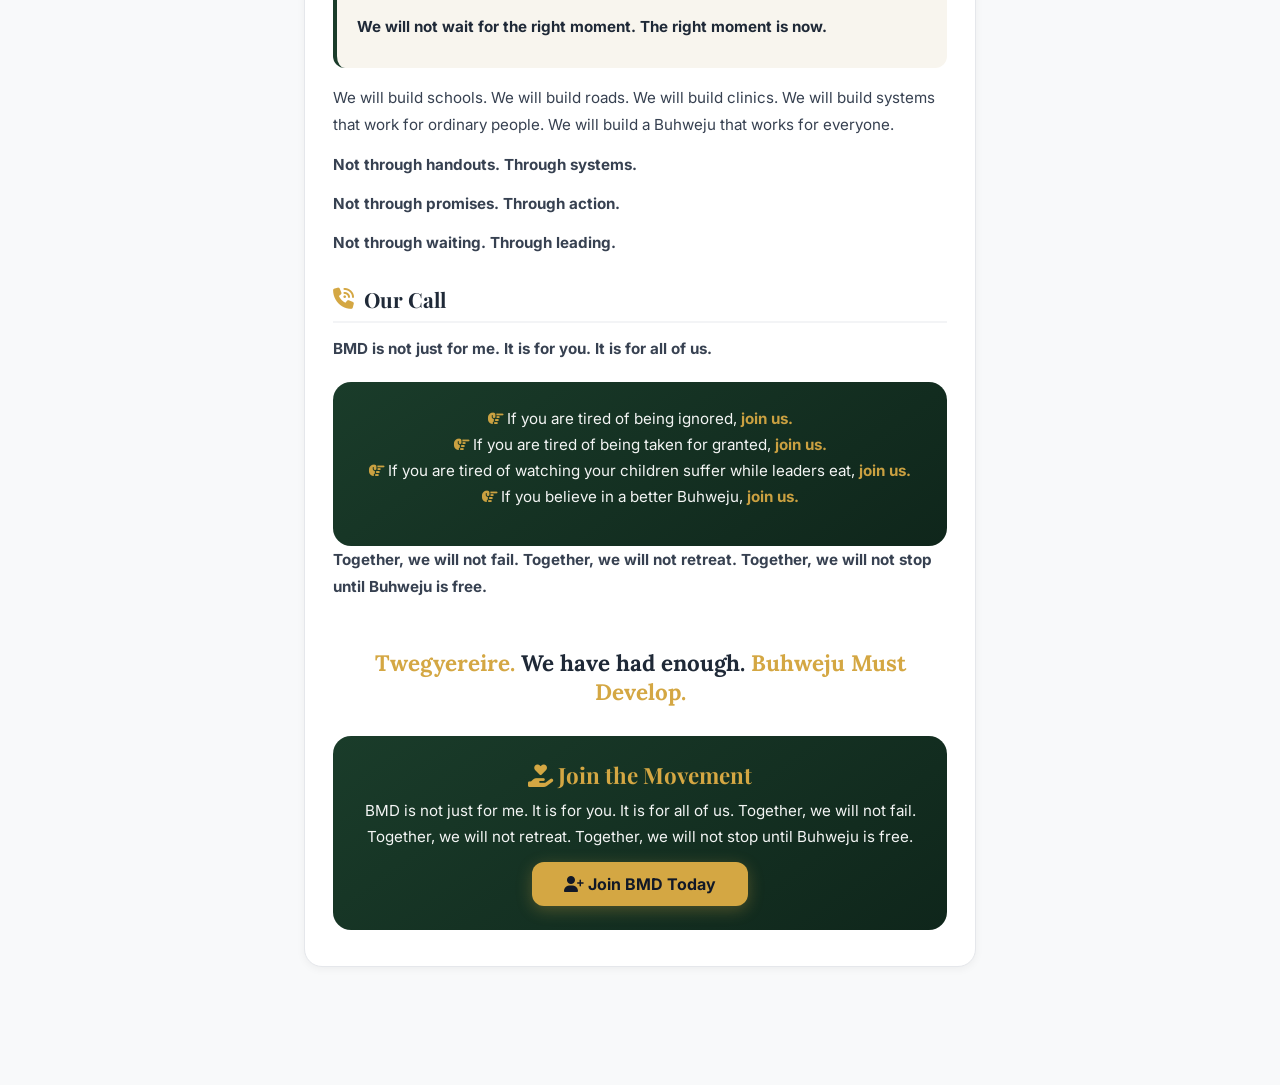
==== commit 26f11f61: "Update about-bmd.html" ====
--- a/about-bmd.html
+++ b/about-bmd.html
@@ -19,7 +19,6 @@
     <link rel="stylesheet" href="index-style.css" />
 
     <style>
-        /* ===== ABOUT BMD SPECIFIC STYLES ===== */
         .about-container {
             max-width: 720px;
             margin: 0 auto;
@@ -124,6 +123,18 @@
             font-size: 1rem;
         }
 
+        .about-section .section-content .definition-box {
+            background: linear-gradient(145deg, #f8f5ee, #f0ebe4);
+            border-radius: var(--radius-md, 12px);
+            padding: 20px 24px;
+            margin: 16px 0;
+            border-left: 4px solid var(--accent-gold, #d4a743);
+        }
+
+        .about-section .section-content .definition-box p {
+            margin-bottom: 8px;
+        }
+
         .about-section .section-content .declaration-box {
             background: #f8f5ee;
             border-radius: var(--radius-md, 12px);
@@ -220,7 +231,32 @@
             color: var(--accent-gold, #d4a743);
         }
 
-        /* ===== RESPONSIVE ===== */
+        .stats-grid {
+            display: grid;
+            grid-template-columns: repeat(3, 1fr);
+            gap: 12px;
+            margin: 16px 0;
+        }
+
+        .stat-item {
+            background: #f8f5ee;
+            border-radius: var(--radius-md, 12px);
+            padding: 16px 12px;
+            text-align: center;
+        }
+
+        .stat-item .stat-number {
+            font-size: 1.5rem;
+            font-weight: 700;
+            color: var(--accent-gold, #d4a743);
+        }
+
+        .stat-item .stat-label {
+            font-size: 0.7rem;
+            color: #888;
+            margin-top: 2px;
+        }
+
         @media (max-width: 480px) {
             .about-container {
                 padding: 6px 10px 12px;
@@ -254,6 +290,9 @@
                 font-size: 0.95rem;
                 padding: 6px 12px;
             }
+            .stats-grid {
+                grid-template-columns: 1fr 1fr;
+            }
         }
 
         @media (min-width: 768px) {
@@ -268,7 +307,7 @@
 </head>
 <body>
 
-    <!-- ===== HEADER (white, centered - same as index) ===== -->
+    <!-- ===== HEADER ===== -->
     <header class="app-header">
         <div class="header-center">
             <img src="https://res.cloudinary.com/dp81zzxlh/image/upload/v1784978097/vhaafrigchmqnqbhehft.jpg" alt="BMD Logo" class="header-logo" />
@@ -306,61 +345,90 @@
             <div class="about-hero">
                 <img src="https://res.cloudinary.com/dp81zzxlh/image/upload/v1784978097/vhaafrigchmqnqbhehft.jpg" alt="BMD Logo" class="logo-large" />
                 <h1>BUHWEJU MUST DEVELOP</h1>
-                <div class="tagline"><i class="fas fa-quote-left"></i> Eiraka ryabantu baburijo. <i class="fas fa-quote-right"></i></div>
-                <div class="slogan">Twegyereire. We have had enough.</div>
-            </div>
-
-            <!-- ===== SECTION 1: WHAT IS BMD ===== -->
+                <div class="tagline"><i class="fas fa-quote-left"></i> A Collective Voice of the People <i class="fas fa-quote-right"></i></div>
+                <div class="slogan">"Fixing our district by ourselves"</div>
+            </div>
+
+            <!-- ===== OFFICIAL DEFINITION ===== -->
             <div class="about-section">
                 <div class="section-title">
-                    <i class="fas fa-question-circle"></i> What is BMD?
+                    <i class="fas fa-book-open"></i> Official Definition of BMD
                 </div>
                 <div class="section-content">
-                    <p><strong>Buhweju Must Develop – BMD</strong> is not a political party. It is not a campaign vehicle. It is not a temporary movement that will disappear after an election.</p>
-                    <p>BMD is a <strong>declaration</strong>. A declaration by the ordinary people of Buhweju that we have had enough. Enough of being ignored. Enough of being taken for granted. Enough of being given hoes and basins and salt while our children go hungry and our mothers die in childbirth.</p>
-                    <p>BMD is <strong>our voice</strong>. The voice of the commoner. The voice of the farmer. The voice of the youth with no job. The voice of the mother with no clinic. The voice of the child with no school.</p>
-                    <p><strong>BMD is our answer.</strong></p>
-                </div>
-            </div>
-
-            <!-- ===== SECTION 2: WHY BMD EXISTS ===== -->
+                    <div class="definition-box">
+                        <p style="font-size:1.05rem; font-weight:600; color:var(--text-primary);">
+                            <strong>Buhweju Must Develop (BMD)</strong>
+                        </p>
+                        <p><strong>BMD is a community-centered movement that represents the collective voice, aspirations, and determination of the people of Buhweju District to achieve unity, accountability, and sustainable development.</strong></p>
+                        <p>The term <strong>"Buhweju Must Develop"</strong> is not just a name, but a <strong>declaration of purpose and commitment</strong>. It reflects the strong belief that Buhweju District has the potential to grow, transform, and improve in all aspects of life, including education, health, infrastructure, agriculture, governance, and economic development.</p>
+                        <p>The word <strong>"Must"</strong> emphasizes urgency, responsibility, and determination, showing that development is not optional but necessary for the wellbeing of the people.</p>
+                        <p>BMD stands for a platform where citizens come together to express their concerns, share ideas, and actively participate in shaping the future of their communities. It is a movement rooted in civic awareness, unity, and the belief that every citizen has a role to play in development regardless of age, gender, occupation, or social status.</p>
+                        <p style="margin-top:12px; padding-top:12px; border-top:1px solid #e0d8cc;">
+                            <strong>BMD is the People's Voice</strong> — giving ordinary citizens an opportunity to be heard in matters affecting their lives. It promotes dialogue between communities and leaders, encourages accountability in leadership, and supports peaceful and constructive engagement in development processes.
+                        </p>
+                    </div>
+                </div>
+            </div>
+
+            <!-- ===== WHAT BMD STANDS FOR ===== -->
             <div class="about-section">
                 <div class="section-title">
-                    <i class="fas fa-fist-raised"></i> Why BMD Exists
+                    <i class="fas fa-flag"></i> What BMD Stands For
                 </div>
                 <div class="section-content">
-                    <p>For years, we trusted others. We sent them to Parliament. We gave them our votes. We gave them our hope. We believed they would fight for us. We believed they would remember us. We believed they would bring development.</p>
-                    <p><strong>But they forgot us.</strong></p>
-                    <p>They went to Kampala. They sat in Parliament. They drove in cars. They built houses. They became rich. <strong>And they forgot where they came from.</strong></p>
-                    <p>They came back to us only when elections were near. They came with hoes. They came with basins. They came with salt. They came with promises they never kept.</p>
+                    <div class="stats-grid">
+                        <div class="stat-item">
+                            <div class="stat-number">Unity</div>
+                            <div class="stat-label">Bringing communities together</div>
+                        </div>
+                        <div class="stat-item">
+                            <div class="stat-number">Accountability</div>
+                            <div class="stat-label">Leaders answerable to the people</div>
+                        </div>
+                        <div class="stat-item">
+                            <div class="stat-number">Development</div>
+                            <div class="stat-label">Sustainable progress for all</div>
+                        </div>
+                    </div>
+                    <p>BMD is built on principles of <strong>inclusiveness, transparency, and collective responsibility</strong>. It seeks to empower citizens especially youth, women, farmers, and students to understand their rights, participate in decision-making, and contribute meaningfully to the development of Buhweju District.</p>
                     <div class="declaration-box">
-                        <p><strong>They told us they were working. But we did not see the work.</strong></p>
-                        <p><strong>They told us they were fighting for us. But we did not see the fight.</strong></p>
-                        <p><strong>They told us they had done so much. But we did not see the change.</strong></p>
-                        <p><strong>And we finally lost hope in them.</strong></p>
-                    </div>
-                </div>
-            </div>
-
-            <!-- ===== SECTION 3: OUR DECLARATION ===== -->
+                        <p><strong>BMD is both a vision and a call to action.</strong> It is a reminder that the future of Buhweju depends on the unity, participation, and commitment of its people working together to build a better and more prosperous district.</p>
+                    </div>
+                </div>
+            </div>
+
+            <!-- ===== THE PEOPLE'S VOICE ===== -->
             <div class="about-section">
                 <div class="section-title">
-                    <i class="fas fa-bullhorn"></i> Our Declaration
+                    <i class="fas fa-users"></i> The People's Voice
                 </div>
                 <div class="section-content">
+                    <p>The voice of the people is one of the strongest forces in any democratic and development-oriented society. It represents the thoughts, needs, concerns, and aspirations of ordinary citizens who are directly affected by decisions made at different levels of leadership and governance.</p>
+                    <p>In Buhweju District, the people's voice is essential in shaping development priorities, ensuring accountability, and promoting responsive leadership. When citizens speak out, organize themselves, and participate in public affairs, they help to ensure that development reflects the real needs of communities rather than assumptions made from above.</p>
+                    <div class="declaration-box">
+                        <p><strong>A silent community is often overlooked, but an engaged community becomes a powerful driver of transformation.</strong></p>
+                    </div>
+                    <p>BMD exists to amplify this voice, organize it into meaningful civic action, and ensure that it contributes to development, accountability, and unity in Buhweju District.</p>
+                </div>
+            </div>
+
+            <!-- ===== CONSTITUTIONAL FOUNDATION ===== -->
+            <div class="about-section">
+                <div class="section-title">
+                    <i class="fas fa-gavel"></i> Constitutional Foundation
+                </div>
+                <div class="section-content">
+                    <p>BMD operates within the legal framework of the <strong>Constitution of the Republic of Uganda (1995, as amended)</strong>, which establishes that:</p>
                     <div class="declaration-box" style="border-left-color: #1a3c2a;">
-                        <p><strong>We, the ordinary people of Buhweju, have decided. We will no longer send others to speak for us. We will go ourselves.</strong></p>
-                        <p>We will not wait for someone else to solve our problems. <strong>We will solve them ourselves.</strong></p>
-                        <p>We will not wait for someone else to build our roads. <strong>We will build them ourselves.</strong></p>
-                        <p>We will not wait for someone else to educate our children. <strong>We will educate them ourselves.</strong></p>
-                    </div>
-                    <p>We are not asking for handouts. We are asking for a chance. A chance to lead. A chance to serve. A chance to change our own lives.</p>
-                    <p>We are not looking for a savior. We are looking for each other. We are looking for ordinary people who are willing to stand up, speak out, and fight for a better Buhweju.</p>
-                    <p><strong>We are looking for ourselves.</strong></p>
-                </div>
-            </div>
-
-            <!-- ===== SECTION 4: WHAT WE BELIEVE ===== -->
+                        <p><strong>Article 1(1):</strong> <em>"All power belongs to the people who shall exercise their sovereignty in accordance with this Constitution."</em></p>
+                        <p><strong>Article 38(1):</strong> <em>"Every Ugandan citizen has a right to participate in the affairs of government, individually or through his or her representative or civic organizations."</em></p>
+                        <p><strong>Article 41:</strong> Citizens have the right of access to information held by the state.</p>
+                    </div>
+                    <p>These constitutional provisions confirm that citizens are not passive observers of governance but active stakeholders with legitimate authority to question, participate, and demand accountability.</p>
+                </div>
+            </div>
+
+            <!-- ===== WHAT WE BELIEVE ===== -->
             <div class="about-section">
                 <div class="section-title">
                     <i class="fas fa-hand-holding-heart"></i> What We Believe
@@ -369,11 +437,11 @@
                     <div class="belief-grid">
                         <div class="belief-item">
                             <i class="fas fa-users"></i>
-                            <div class="belief-text"><strong>Ordinary people know their problems better than any outsider.</strong> We have lived here. We have walked these roads. We have missed these meals. We have felt this pain. We need someone to listen, to act, and to stand with us.</div>
+                            <div class="belief-text"><strong>Ordinary people know their problems better than any outsider.</strong> We need someone to listen, to act, and to stand with us.</div>
                         </div>
                         <div class="belief-item">
                             <i class="fas fa-scale-balanced"></i>
-                            <div class="belief-text"><strong>Leadership is not about money. It is about the weight of the pain you are fighting for.</strong> We have seen leaders who came with money. They built things. They gave things. But they did not build a future. They did not give hope. They did not change our lives.</div>
+                            <div class="belief-text"><strong>Leadership is not about money. It is about the weight of the pain you are fighting for.</strong></div>
                         </div>
                         <div class="belief-item">
                             <i class="fas fa-eye"></i>
@@ -381,13 +449,13 @@
                         </div>
                         <div class="belief-item">
                             <i class="fas fa-flag"></i>
-                            <div class="belief-text"><strong>The future of Buhweju belongs to us.</strong> Not to outsiders. Not to hired workers. Not to those who come only when elections are near. The future belongs to those who live here, who suffer here, who dream here. <strong>We are those people. And we are ready.</strong></div>
+                            <div class="belief-text"><strong>The future of Buhweju belongs to us.</strong> The future belongs to those who live here, who suffer here, who dream here. <strong>We are those people. And we are ready.</strong></div>
                         </div>
                     </div>
                 </div>
             </div>
 
-            <!-- ===== SECTION 5: OUR MISSION ===== -->
+            <!-- ===== OUR MISSION ===== -->
             <div class="about-section">
                 <div class="section-title">
                     <i class="fas fa-bullseye"></i> Our Mission
@@ -406,19 +474,7 @@
                 </div>
             </div>
 
-            <!-- ===== SECTION 6: OUR PROMISE ===== -->
-            <div class="about-section">
-                <div class="section-title">
-                    <i class="fas fa-handshake"></i> Our Promise
-                </div>
-                <div class="section-content">
-                    <p>We promise to never forget where we came from. We promise to always listen to the people. We promise to always fight for the commoner. We promise to never become like those we are replacing.</p>
-                    <p>We promise to leave the door open. So that every ordinary person who comes after us can also walk through.</p>
-                    <p><strong>We promise to build a Buhweju that ordinary people can be proud of.</strong></p>
-                </div>
-            </div>
-
-            <!-- ===== SECTION 7: OUR CALL ===== -->
+            <!-- ===== OUR CALL ===== -->
             <div class="about-section">
                 <div class="section-title">
                     <i class="fas fa-phone-volume"></i> Our Call
@@ -437,21 +493,9 @@
                 </div>
             </div>
 
-            <!-- ===== SECTION 8: OUR VOICE ===== -->
-            <div class="about-section">
-                <div class="section-title">
-                    <i class="fas fa-microphone-alt"></i> Our Voice
-                </div>
-                <div class="section-content">
-                    <p>We are ordinary people. We are not rich. We are not powerful. We are not connected.</p>
-                    <p><strong>But we are many. We are united. We are determined. And we are ready.</strong></p>
-                    <p><strong style="font-size:1.1rem; color:var(--accent-gold);">We are Buhweju Must Develop. And we are coming.</strong></p>
-                </div>
-            </div>
-
             <!-- ===== SLOGAN ===== -->
             <div class="slogan-large">
-                <span class="gold">Twegyereire.</span> Buhweju Must Develop.
+                <span class="gold">Twegyereire.</span> We have had enough. <span class="gold">Buhweju Must Develop.</span>
             </div>
 
             <!-- ===== CALL TO ACTION ===== -->
@@ -466,7 +510,7 @@
         </div>
     </main>
 
-    <!-- ===== BOTTOM NAV (same as index) ===== -->
+    <!-- ===== BOTTOM NAV ===== -->
     <nav class="bottom-nav">
         <button class="nav-item" data-tab="home" id="navHome">
             <i class="fas fa-home"></i>
@@ -497,9 +541,6 @@
     <!-- ===== FIREBASE + APP LOGIC ===== -->
     <!-- ============================================================ -->
     <script>
-        // ================================================================
-        //  FIREBASE CONFIG
-        // ================================================================
         const firebaseConfig = {
             apiKey: "AIzaSyC-PINF2AJcETYIMINiCfT0gSxLxw70vSE",
             authDomain: "bmd-app-1aec8.firebaseapp.com",
@@ -515,15 +556,9 @@
         }
         const auth = firebase.auth();
 
-        // ================================================================
-        //  DOM REFS
-        // ================================================================
         const headerAvatar = document.getElementById('headerAvatar');
         const toast = document.getElementById('toast');
 
-        // ================================================================
-        //  TOAST
-        // ================================================================
         let toastTimer = null;
 
         function showToast(msg, duration = 2800) {
@@ -533,9 +568,6 @@
             toastTimer = setTimeout(() => toast.classList.remove('show'), duration);
         }
 
-        // ================================================================
-        //  AUTH STATE LISTENER
-        // ================================================================
         auth.onAuthStateChanged(async (user) => {
             if (user) {
                 try {
@@ -552,9 +584,6 @@
             }
         });
 
-        // ================================================================
-        //  NAVIGATION
-        // ================================================================
         document.querySelectorAll('.bottom-nav .nav-item').forEach(item => {
             item.addEventListener('click', () => {
                 const tab = item.dataset.tab;
@@ -583,22 +612,15 @@
             });
         });
 
-        // ================================================================
-        //  BACK BUTTON
-        // ================================================================
         document.getElementById('backBtn').addEventListener('click', () => {
             window.location.href = 'account.html';
         });
 
-        // Header avatar click -> account
         headerAvatar.addEventListener('click', () => {
             window.location.href = 'account.html';
         });
 
-        // ================================================================
-        //  INIT
-        // ================================================================
-        console.log('📖 BMD About page loaded.');
+        console.log('📖 BMD About page loaded with professional definition.');
     </script>
 
 </body>
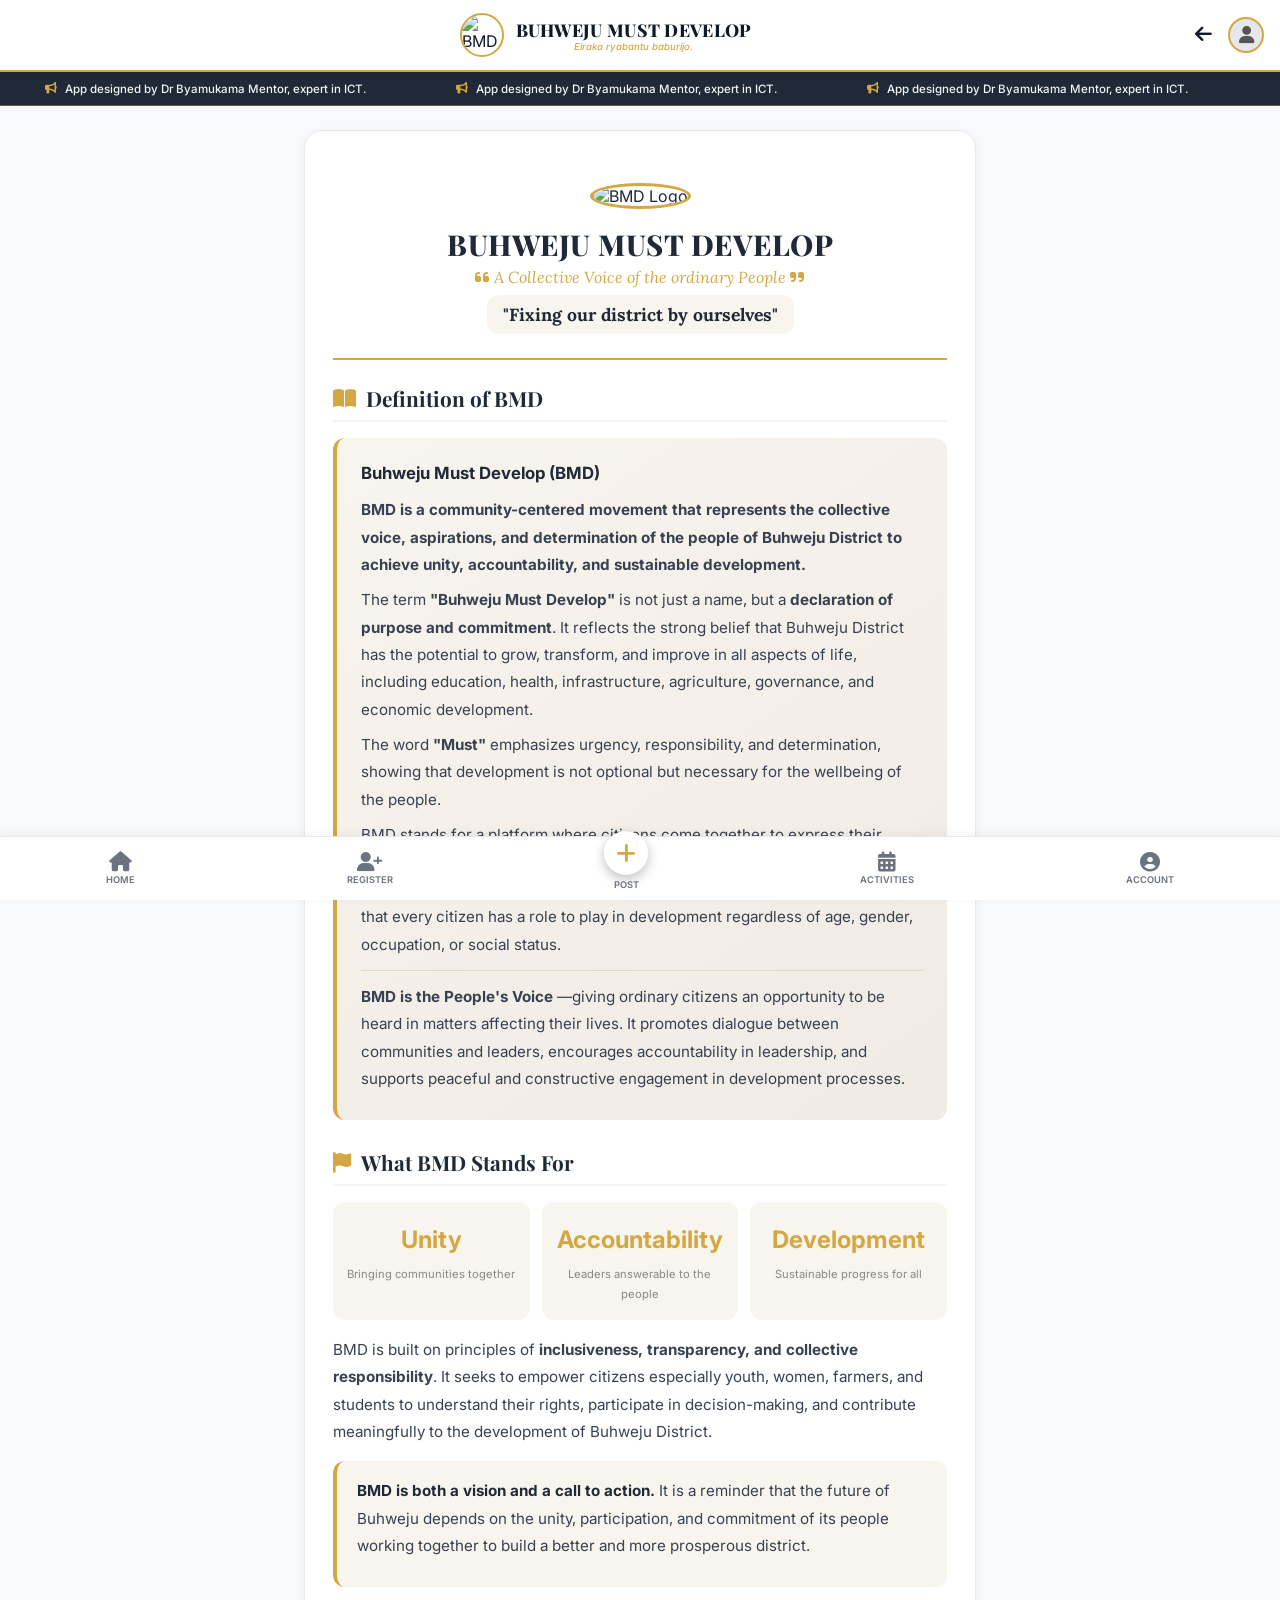
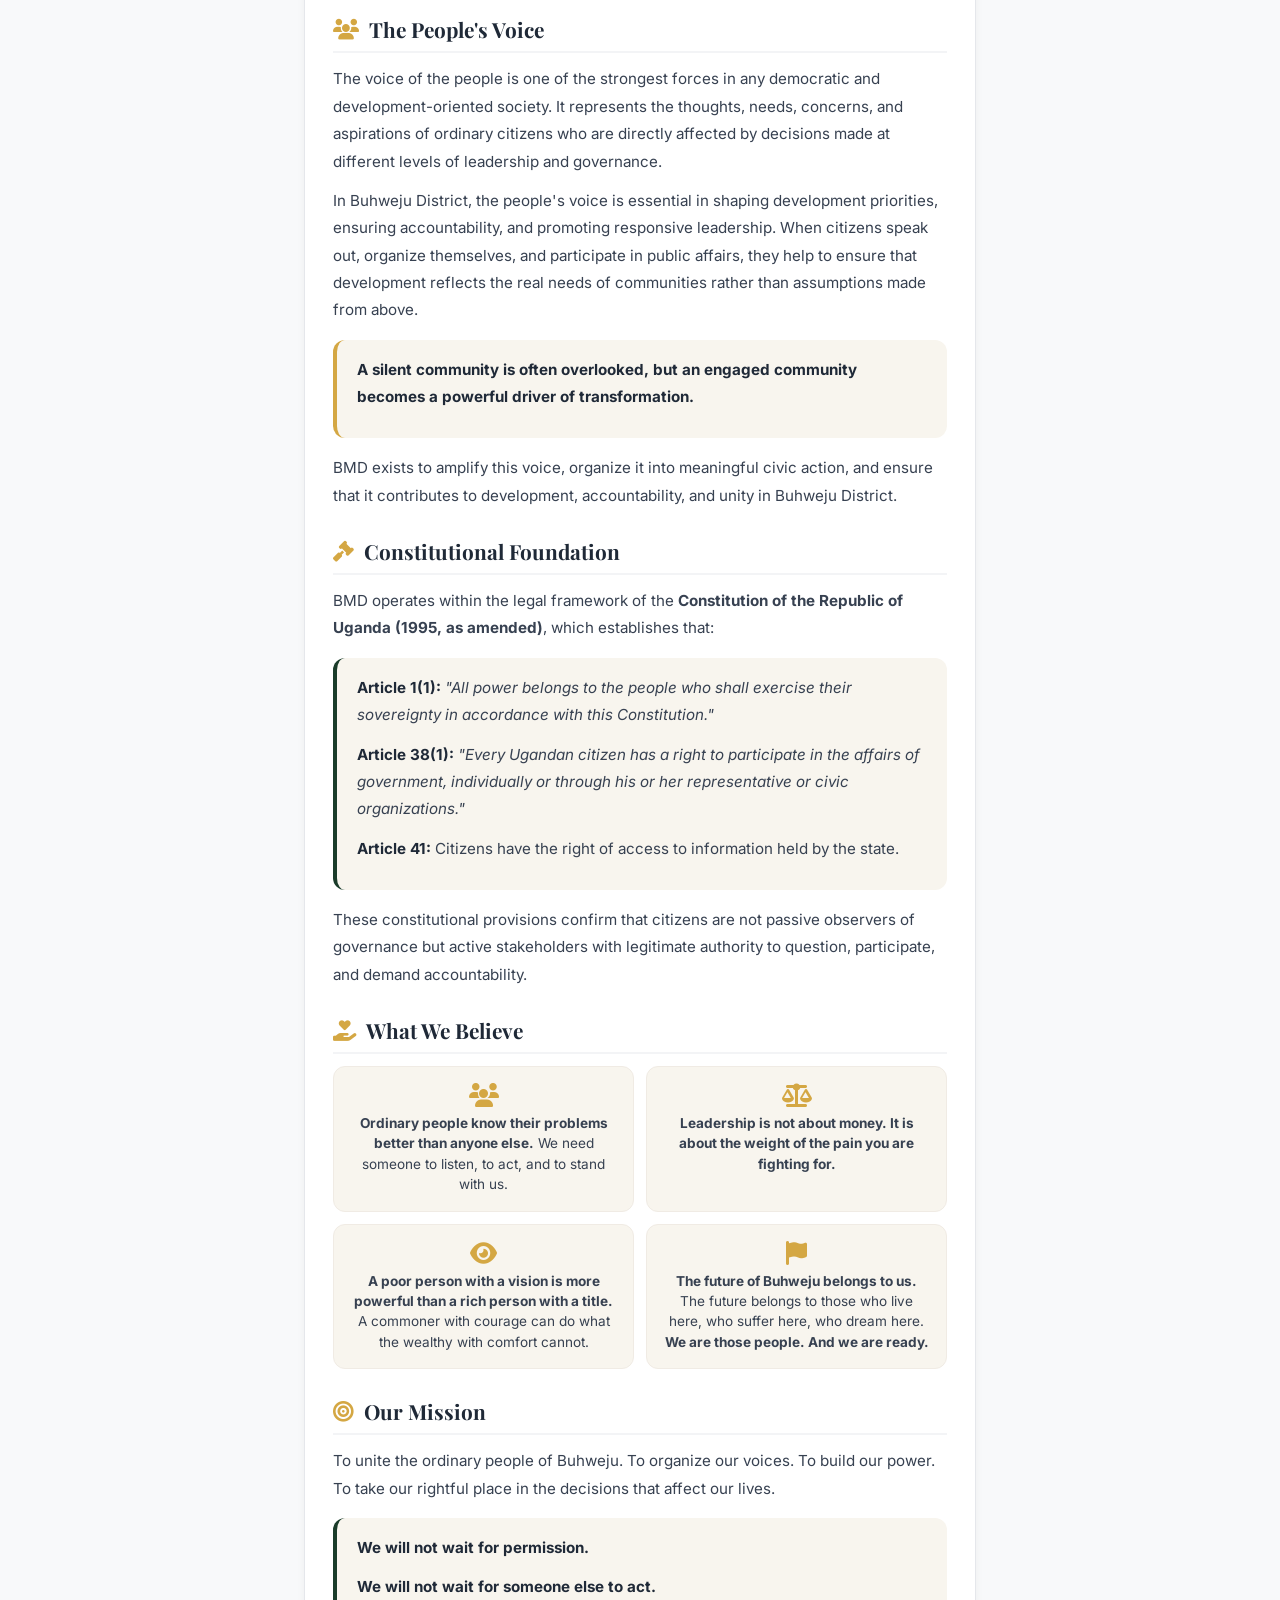
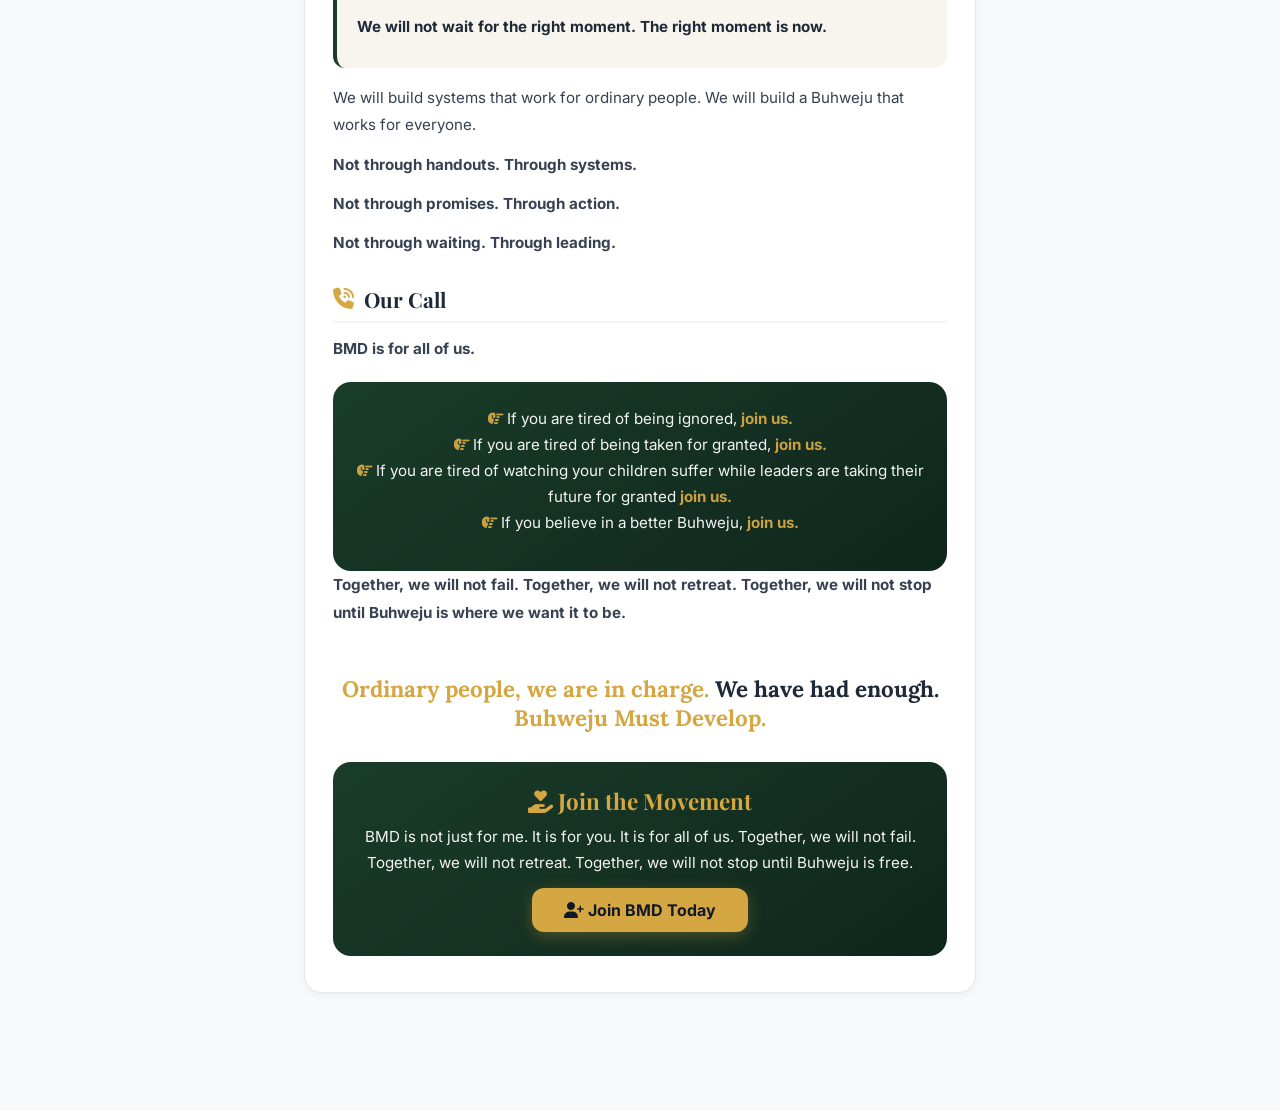
==== commit ca222fd9: "Update about-bmd.html" ====
--- a/about-bmd.html
+++ b/about-bmd.html
@@ -345,14 +345,14 @@
             <div class="about-hero">
                 <img src="https://res.cloudinary.com/dp81zzxlh/image/upload/v1784978097/vhaafrigchmqnqbhehft.jpg" alt="BMD Logo" class="logo-large" />
                 <h1>BUHWEJU MUST DEVELOP</h1>
-                <div class="tagline"><i class="fas fa-quote-left"></i> A Collective Voice of the People <i class="fas fa-quote-right"></i></div>
+                <div class="tagline"><i class="fas fa-quote-left"></i> A Collective Voice of the ordinary People <i class="fas fa-quote-right"></i></div>
                 <div class="slogan">"Fixing our district by ourselves"</div>
             </div>
 
-            <!-- ===== OFFICIAL DEFINITION ===== -->
+            <!-- ===== BMD DEFINITION ===== -->
             <div class="about-section">
                 <div class="section-title">
-                    <i class="fas fa-book-open"></i> Official Definition of BMD
+                    <i class="fas fa-book-open"></i> Definition of BMD
                 </div>
                 <div class="section-content">
                     <div class="definition-box">
@@ -364,7 +364,7 @@
                         <p>The word <strong>"Must"</strong> emphasizes urgency, responsibility, and determination, showing that development is not optional but necessary for the wellbeing of the people.</p>
                         <p>BMD stands for a platform where citizens come together to express their concerns, share ideas, and actively participate in shaping the future of their communities. It is a movement rooted in civic awareness, unity, and the belief that every citizen has a role to play in development regardless of age, gender, occupation, or social status.</p>
                         <p style="margin-top:12px; padding-top:12px; border-top:1px solid #e0d8cc;">
-                            <strong>BMD is the People's Voice</strong> — giving ordinary citizens an opportunity to be heard in matters affecting their lives. It promotes dialogue between communities and leaders, encourages accountability in leadership, and supports peaceful and constructive engagement in development processes.
+                            <strong>BMD is the People's Voice</strong> —giving ordinary citizens an opportunity to be heard in matters affecting their lives. It promotes dialogue between communities and leaders, encourages accountability in leadership, and supports peaceful and constructive engagement in development processes.
                         </p>
                     </div>
                 </div>
@@ -437,7 +437,7 @@
                     <div class="belief-grid">
                         <div class="belief-item">
                             <i class="fas fa-users"></i>
-                            <div class="belief-text"><strong>Ordinary people know their problems better than any outsider.</strong> We need someone to listen, to act, and to stand with us.</div>
+                            <div class="belief-text"><strong>Ordinary people know their problems better than anyone else.</strong> We need someone to listen, to act, and to stand with us.</div>
                         </div>
                         <div class="belief-item">
                             <i class="fas fa-scale-balanced"></i>
@@ -467,7 +467,7 @@
                         <p><strong>We will not wait for someone else to act.</strong></p>
                         <p><strong>We will not wait for the right moment. The right moment is now.</strong></p>
                     </div>
-                    <p>We will build schools. We will build roads. We will build clinics. We will build systems that work for ordinary people. We will build a Buhweju that works for everyone.</p>
+                    <p>We will build systems that work for ordinary people. We will build a Buhweju that works for everyone.</p>
                     <p><strong>Not through handouts. Through systems.</strong></p>
                     <p><strong>Not through promises. Through action.</strong></p>
                     <p><strong>Not through waiting. Through leading.</strong></p>
@@ -480,22 +480,22 @@
                     <i class="fas fa-phone-volume"></i> Our Call
                 </div>
                 <div class="section-content">
-                    <p><strong>BMD is not just for me. It is for you. It is for all of us.</strong></p>
+                    <p><strong>BMD is for all of us.</strong></p>
                     <div class="call-box" style="background: linear-gradient(145deg, #1a3c2a, #0f261b);">
                         <p style="color:#fff;">
                             <i class="fas fa-hand-point-right" style="color:var(--accent-gold);"></i> If you are tired of being ignored, <strong style="color:var(--accent-gold);">join us.</strong><br />
                             <i class="fas fa-hand-point-right" style="color:var(--accent-gold);"></i> If you are tired of being taken for granted, <strong style="color:var(--accent-gold);">join us.</strong><br />
-                            <i class="fas fa-hand-point-right" style="color:var(--accent-gold);"></i> If you are tired of watching your children suffer while leaders eat, <strong style="color:var(--accent-gold);">join us.</strong><br />
+                            <i class="fas fa-hand-point-right" style="color:var(--accent-gold);"></i> If you are tired of watching your children suffer while leaders are taking their future for granted <strong style="color:var(--accent-gold);">join us.</strong><br />
                             <i class="fas fa-hand-point-right" style="color:var(--accent-gold);"></i> If you believe in a better Buhweju, <strong style="color:var(--accent-gold);">join us.</strong>
                         </p>
                     </div>
-                    <p><strong>Together, we will not fail. Together, we will not retreat. Together, we will not stop until Buhweju is free.</strong></p>
+                    <p><strong>Together, we will not fail. Together, we will not retreat. Together, we will not stop until Buhweju is where we want it to be.</strong></p>
                 </div>
             </div>
 
             <!-- ===== SLOGAN ===== -->
             <div class="slogan-large">
-                <span class="gold">Twegyereire.</span> We have had enough. <span class="gold">Buhweju Must Develop.</span>
+                <span class="gold">Ordinary people, we are in charge.</span> We have had enough. <span class="gold">Buhweju Must Develop.</span>
             </div>
 
             <!-- ===== CALL TO ACTION ===== -->
